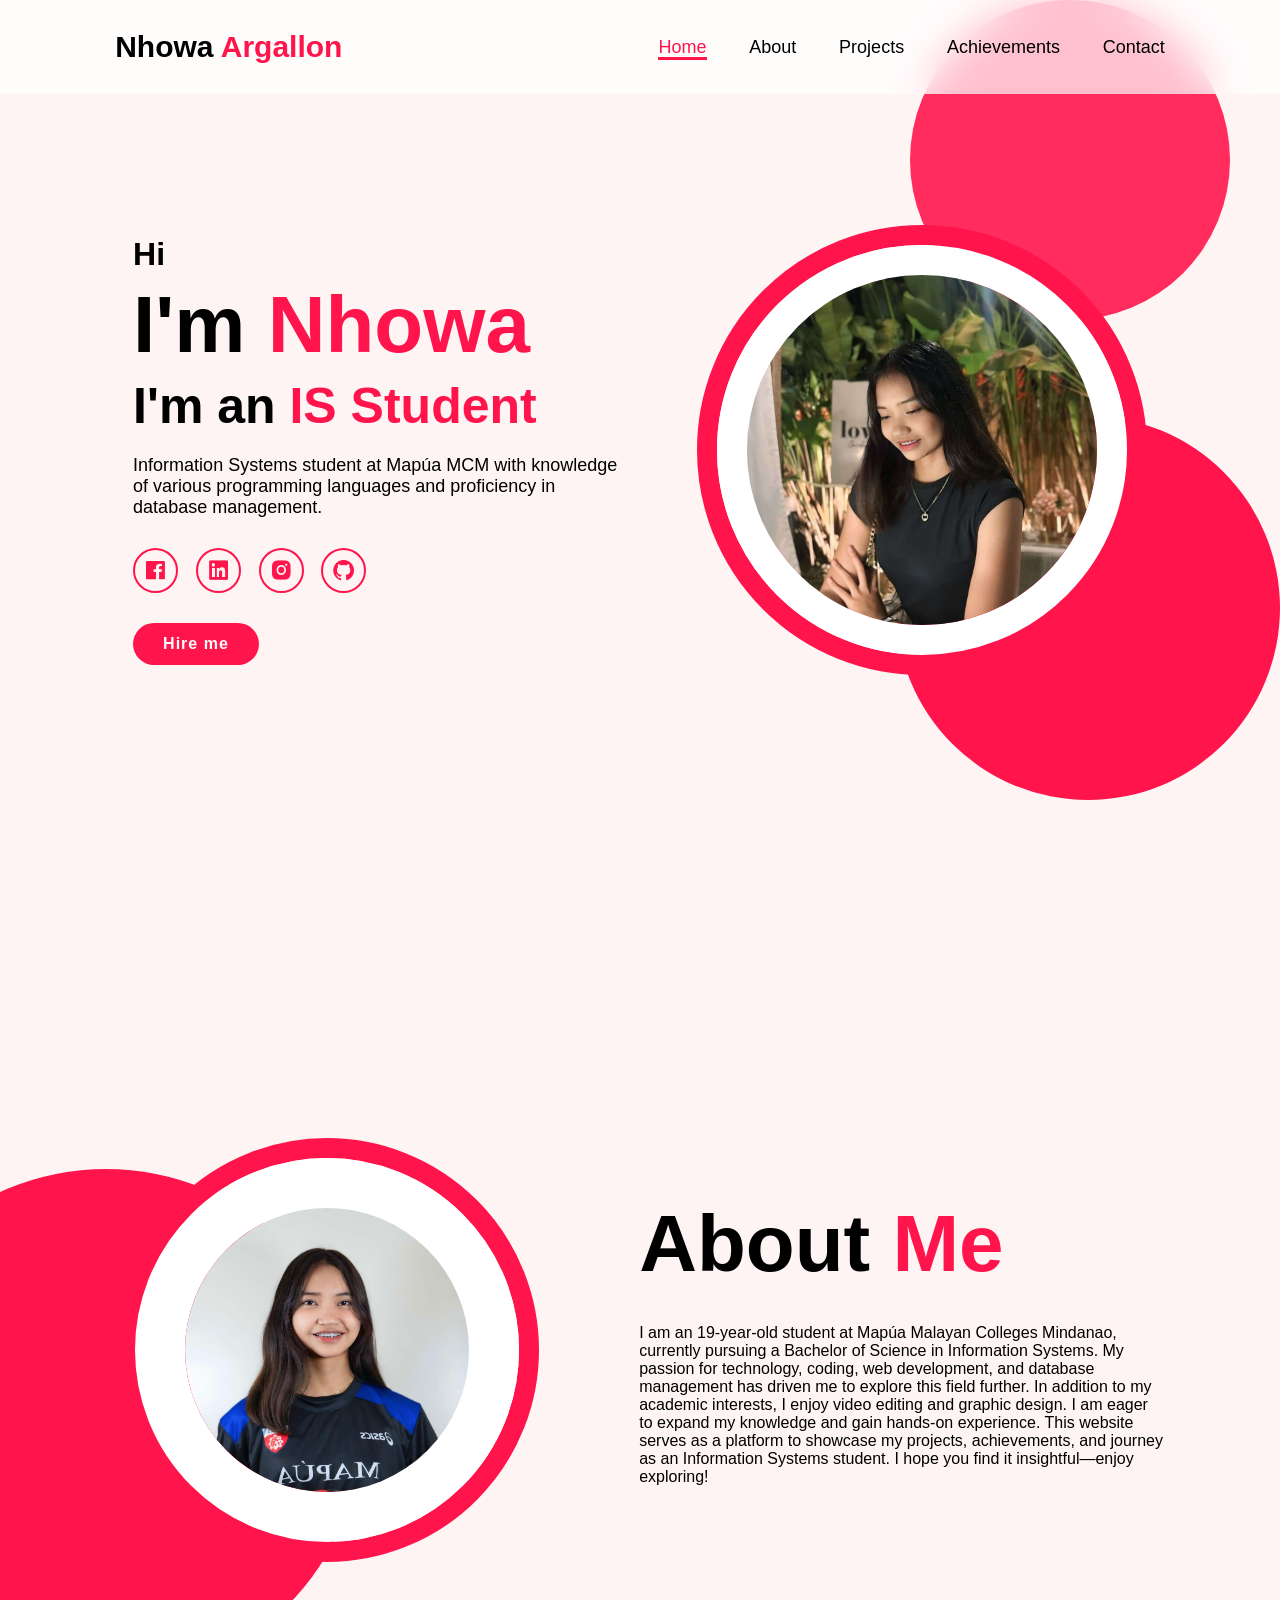
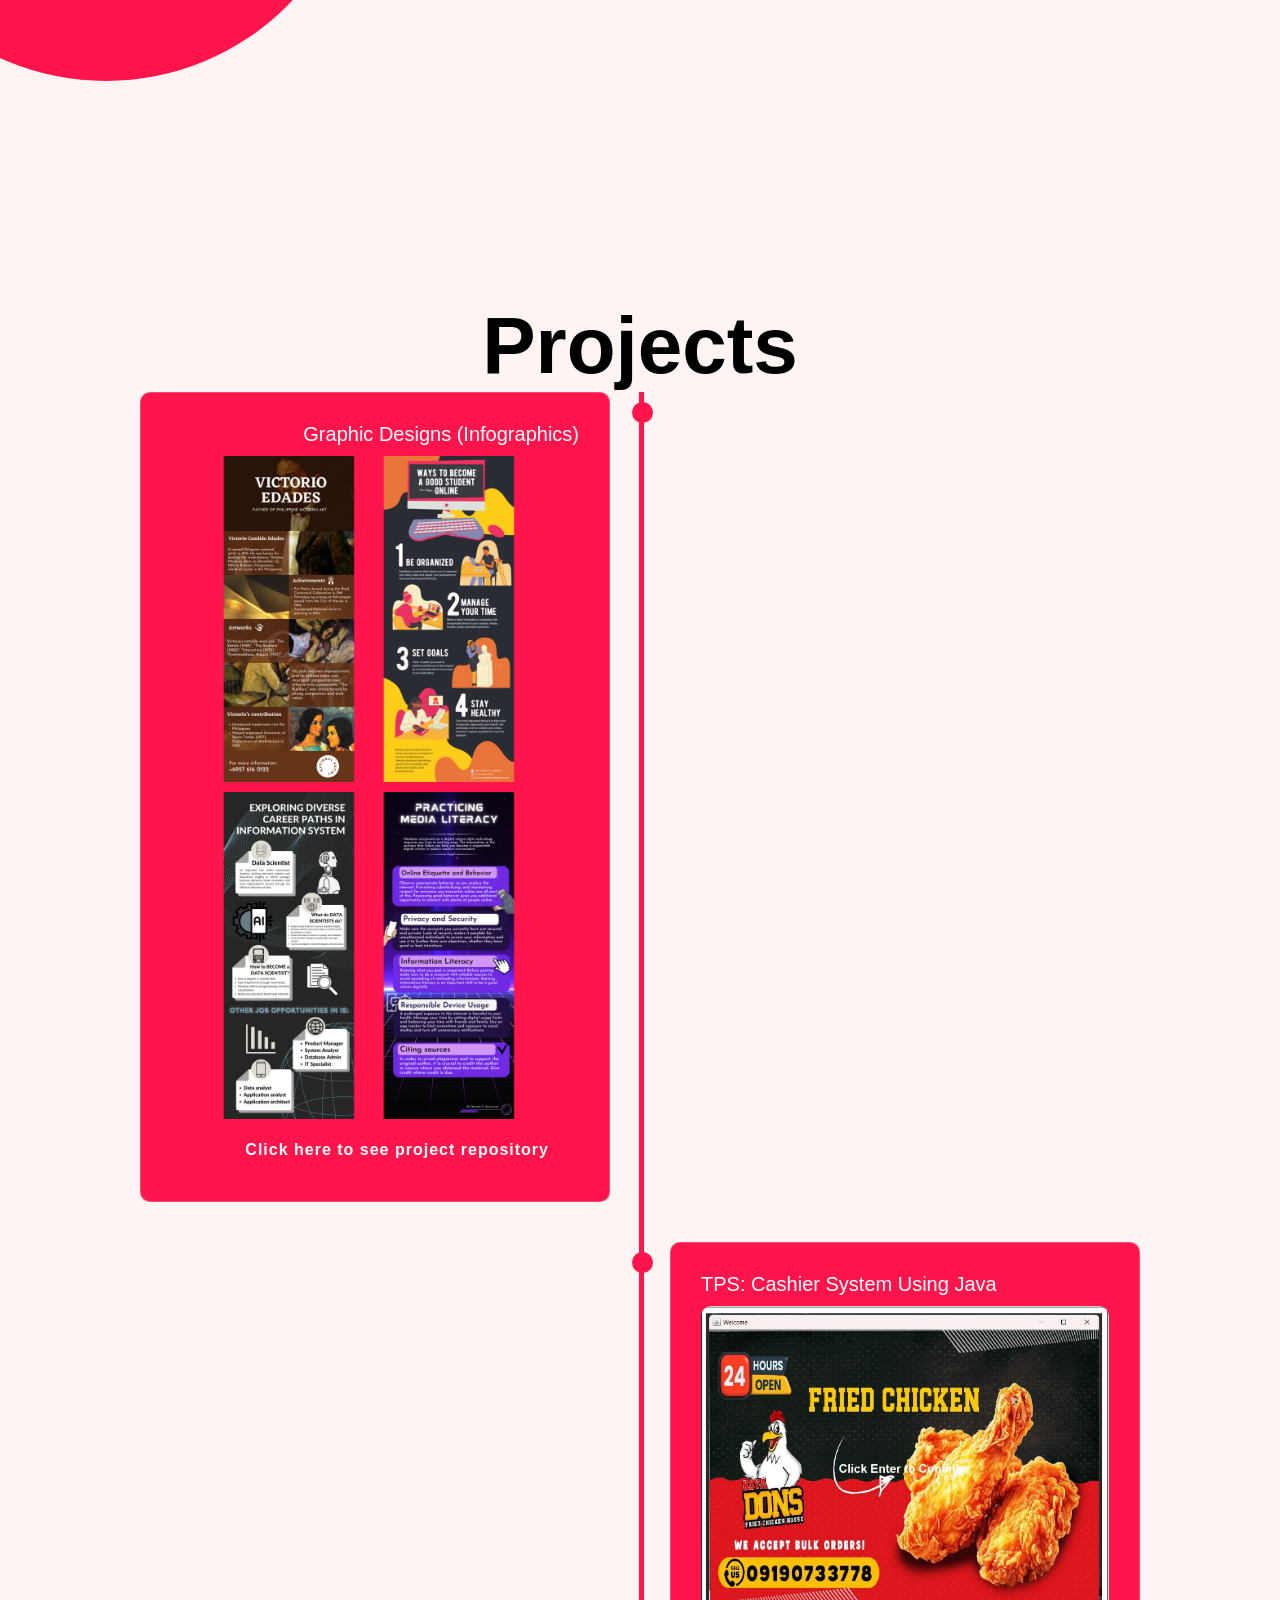
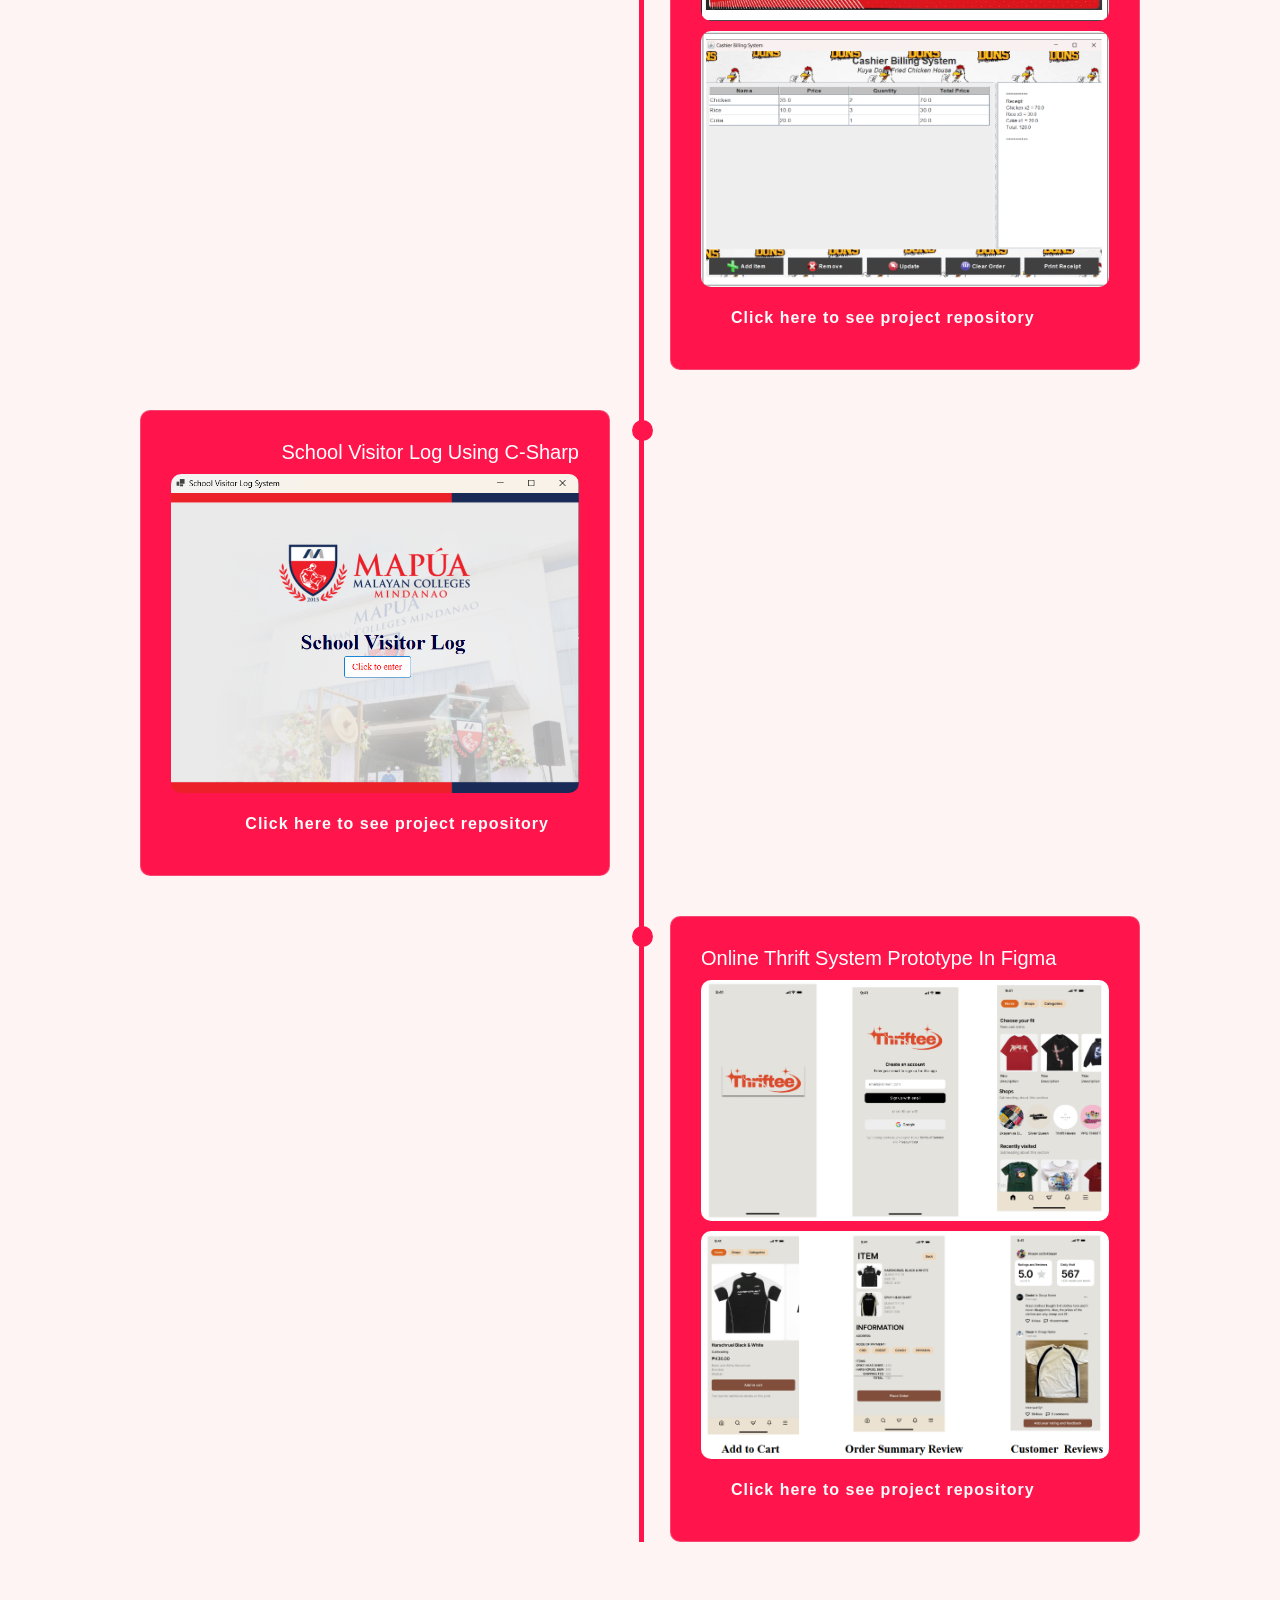
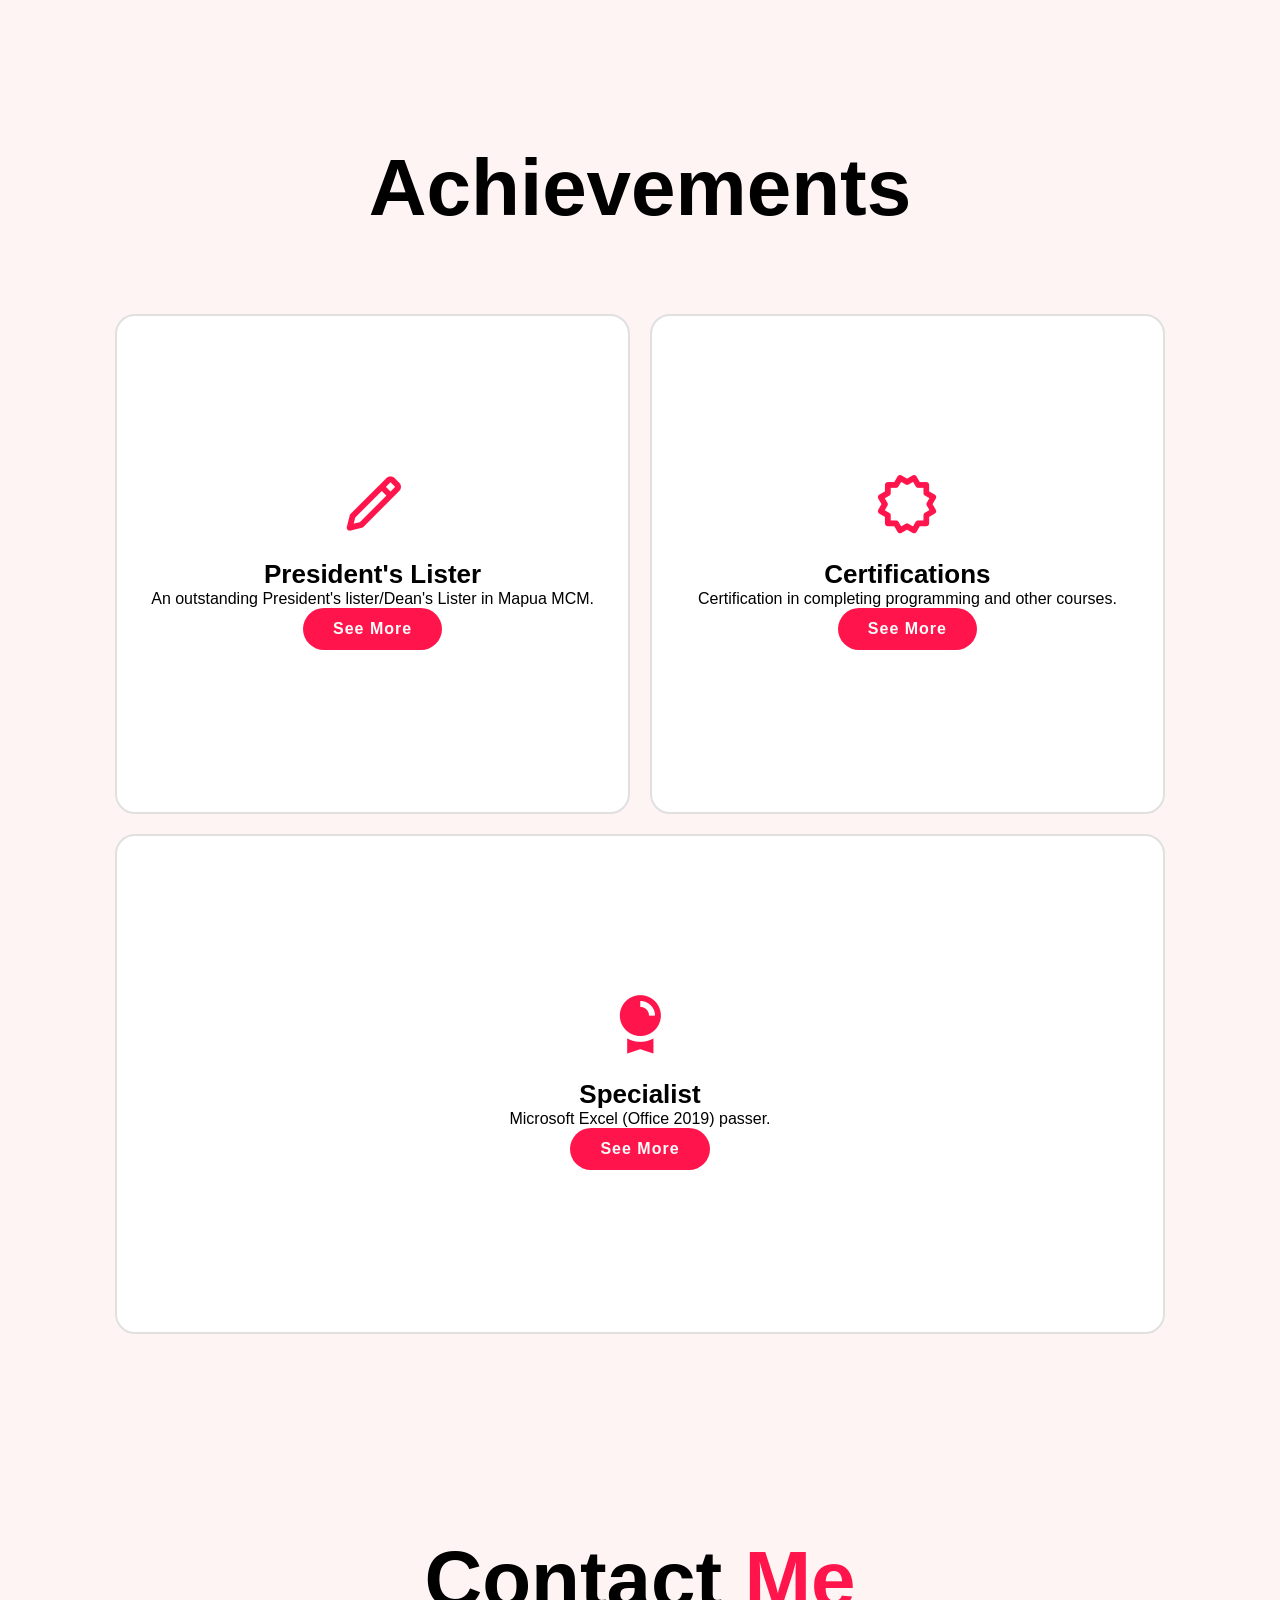
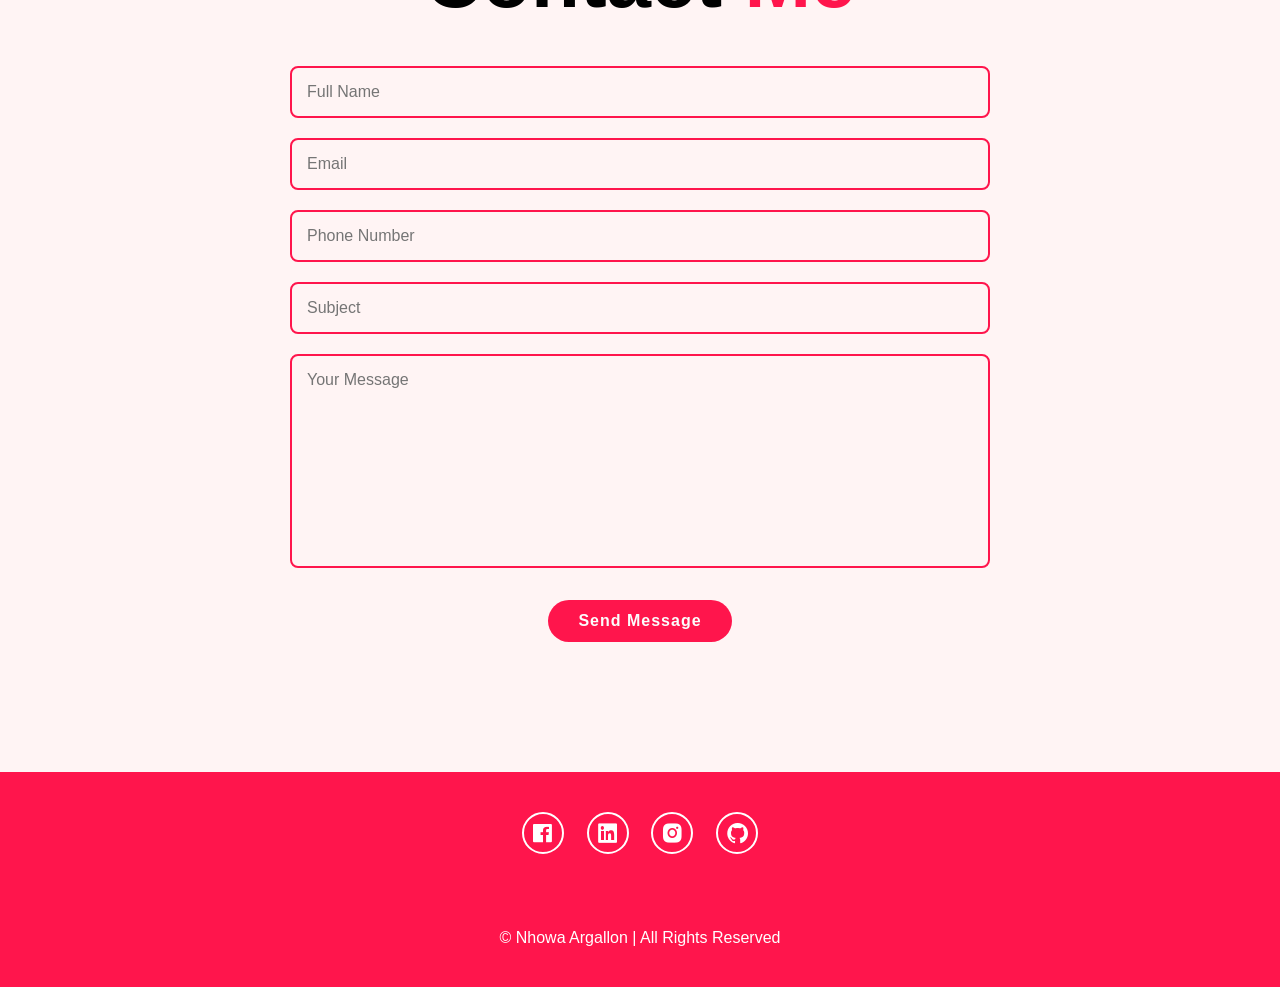
==== index.html @ e3bc452f "Add files via upload" ====
<!DOCTYPE html>
<html lang="en">
<head>
    <meta charset="UTF-8">
    <meta name="viewport" content="width=device-width, initial-scale=1.0">
    <title>Portfolio Website</title>
    <link rel="stylesheet" href="style.css">
    <link href='https://unpkg.com/boxicons@2.1.4/css/boxicons.min.css' rel='stylesheet'>

</head>
<body>

    <header class="header">
        <a href="#home" class="logo">
            Nhowa <span>Argallon</span>
        </a>

        <i class='bx bx-menu' id="menu-icon"></i>

        <nav class="navbar">
            <a href="#home" class="active">Home</a>
            <a href="#about">About</a>
            <a href="#projects">Projects</a>
            <a href="#achievements">Achievements</a>
            <a href="#contact">Contact</a>
        </nav>
    </header>

    <section class="home" id="home">
        <div class="home-circle-1"></div>
        <div class="home-circle-2"></div>

        <div class="home-content">
            <h3>Hi</h3>
            <h1>I'm <span>Nhowa</span></h1>
            <h3 class="text-animation">
                I'm an <span>IS Student</span>
            </h3>
            <p>Information Systems student at Mapúa MCM with knowledge<br>
                of various programming languages 
                and proficiency in <br> database management.</p>

            <div class="social-icons">
                <a href="https://www.facebook.com/nuwahhh127"><i class='bx bxl-facebook-square' ></i></a>
                <a href="https://www.linkedin.com/in/nhowa-argallon-5b6a5827a/"><i class='bx bxl-linkedin-square' ></i></a> 
                <a href="https://l.facebook.com/l.php?u=https%3A%2F%2Fwww.instagram.com%2Fmiiizukage%3Figsh%3DNjlwOTh4ZHdodXM%253D%26utm_source%3Dqr%26fbclid%3DIwZXh0bgNhZW0CMTAAAR1JCrp_jMbnuwkZ4SOFHtkihbKpxj7SoQT2jVAdbZ8T2NQKRwYqYmGlwlw_aem_OsukEv_CwuVo2Q1k8O68kA&h=AT1Wp-OkeGwGj7zfpQP9c8ttTaGIEz6lWbn-GBqWhd8fpgBI1iZDfTVM5cLNm_cawE_Hjl0gWoZTK9W6l4SUBIYJfOdHcMMhNLfX1MCtj6eBEZNA0bfLpj0ZVDlP7WJP3KxPa4g5v0vEMhGpD3hgug"><i class='bx bxl-instagram-alt' ></i></a>
                <a href="https://github.com/nhowaa1"><i class='bx bxl-github'></i></a>
            </div>

            <a href="#" class="btn">Hire me</a>
        </div>
        <div class="home-img">
            <img src="pics/me1.jpg" alt="">
        </div>

    </section>

    <section class="about" id="about">
        <div class="about-circle"></div>

        <div class="about-img">
            <img src="pics/me2.jpg" alt="">           
        </div>

        <div class="about-content">
            <h2 class="heading">About <span>Me</span></h2>
            <h3 class="text-animation">
                <span></span>
            </h3>

            <p>I am an 19-year-old student at Mapúa Malayan Colleges Mindanao, currently pursuing a Bachelor of Science in Information Systems. My passion for technology, coding, web development, and database management has driven me to explore this field further. In addition to my academic interests, I enjoy video editing and graphic design. I am eager to expand my knowledge and gain hands-on experience. This website serves as a platform to showcase my projects, achievements, and journey as an Information Systems student. I hope you find it insightful—enjoy exploring!</p>
        </div>
        
    </section>

    <section class="timeline section" id="projects">
        <h2 class="heading">Projects</h2>
        <div class="timeline-items">

            <div class="timeline-item">
                <div class="timeline-dot"></div>
                <div class="timeline-content">
                    <h3>Graphic Designs (Infographics)</h3>
                    <img src="pics/proj.png" alt="Proj 1">
                    <img src="pics/projj.png" alt="Proj 2">
                    <a href="https://drive.google.com/drive/folders/1yuPD_DnyMiFj1Esbugf_lk7U-QUVheR4?usp=sharing" class="btn">Click here to see project repository</a>
                </div>
            </div>
            <div class="timeline-item">
                <div class="timeline-dot"></div>
                <div class="timeline-content">
                    <h3>TPS: Cashier System using Java</h3>
                    <img src="pics/java_proj.png" alt="Proj 3">
                    <img src="pics/java_proj1.png" alt="Proj 4">
                    <a href="https://malayancollegesmindanaoo365-my.sharepoint.com/:f:/g/personal/nargallon_mcm_edu_ph/Em4vzSWPebxDsvk1-Ftvf1cBcgXauTdypEVxpyHog-DAgQ?e=ikuvQP" class="btn">Click here to see project repository</a>
                </div>
            </div>
            <div class="timeline-item">
                <div class="timeline-dot"></div>
                <div class="timeline-content">
                    <h3>School Visitor Log using C-Sharp</h3>
                    <img src="pics/csharp_proj.png" alt="Proj 5">
                    <a href="https://malayancollegesmindanaoo365-my.sharepoint.com/:f:/g/personal/nargallon_mcm_edu_ph/EuxyxdzXbmVNj4Zwj3m5NqMBCxwGihFv0RK3C57OEvnEvw?e=T2N3ZH" class="btn">Click here to see project repository</a>
                </div>
            </div>
            <div class="timeline-item">
                <div class="timeline-dot"></div>
                <div class="timeline-content">
                    <h3>Online Thrift System prototype in Figma</h3>
                    <img src="pics/figma_proj.png" alt="Proj 6">
                    <img src="pics/figma_proj1.png" alt="Proj 7">
                    <a href="https://www.figma.com/design/2S3UcOTFv2xWXNSWb30lic/HCI?node-id=0-1&p=f&t=F8rZh6IYDfK514Gz-0" class="btn">Click here to see project repository</a>
                </div>
            </div>
        </div>
    </section>
    
    <section class="achievements" id="achievements">

        <h2 class="heading">Achievements</h2>

        <div class="achievements-container">

            <div class="achievements-box">
                <i class='bx bx-pencil'></i>
                <h3>President's Lister</h3>
                <p>An outstanding President's lister/Dean's Lister in Mapua MCM.</p>
                <a href="https://drive.google.com/drive/folders/1_jzOERLDAojzNXKvwDmC5b32qsdIjd-1?usp=sharing" class="btn">See More</a>
            </div>

            <div class="achievements-box">
                <i class='bx bx-certification' ></i>
                <h3>Certifications</h3>
                <p>Certification in completing programming and other courses.</p>
                <a href="https://drive.google.com/drive/folders/1a9EUV3vEM67xCWXlyW-mq1qHbAHxswK0?usp=sharing" class="btn">See More</a>
            </div>

            <div class="achievements-box">
                <i class='bx bxs-award'></i>
                <h3>Specialist</h3>
                <p>Microsoft Excel (Office 2019) passer.</p>
                <a href="https://drive.google.com/drive/folders/1kOvWnMZ7WT0ggKPdphbWavbCSPvtEUxe?usp=sharing" class="btn">See More</a>
            </div>
        </div>
    </section>

    <section class="contact" id="contact">

        <h2 class="heading">Contact <span>Me</span></h2>

        <form action="#">
            <div class="input-box">
                <input type="text" placeholder="Full Name">
                <input type="email"
                placeholder="Email">
            </div>

            <div class="input-box">
                <input type="number" placeholder="Phone Number">
                <input type="text"
                placeholder="Subject">
            </div>

            <textarea name="" id="" cols="30"
            rows="10" placeholder="Your Message"></textarea>
            <input type="submit" value="Send Message"
            class="btn">

        </form>
    </section>

    <footer class="footer">
        <div class="social">
            <a href="https://www.facebook.com/nuwahhh127"><i class='bx bxl-facebook-square' ></i></a>
            <a href="https://www.linkedin.com/in/nhowa-argallon-5b6a5827a/"><i class='bx bxl-linkedin-square' ></i></a> 
            <a href="https://l.facebook.com/l.php?u=https%3A%2F%2Fwww.instagram.com%2Fmiiizukage%3Figsh%3DNjlwOTh4ZHdodXM%253D%26utm_source%3Dqr%26fbclid%3DIwZXh0bgNhZW0CMTAAAR1JCrp_jMbnuwkZ4SOFHtkihbKpxj7SoQT2jVAdbZ8T2NQKRwYqYmGlwlw_aem_OsukEv_CwuVo2Q1k8O68kA&h=AT1Wp-OkeGwGj7zfpQP9c8ttTaGIEz6lWbn-GBqWhd8fpgBI1iZDfTVM5cLNm_cawE_Hjl0gWoZTK9W6l4SUBIYJfOdHcMMhNLfX1MCtj6eBEZNA0bfLpj0ZVDlP7WJP3KxPa4g5v0vEMhGpD3hgug"><i class='bx bxl-instagram-alt' ></i></a>
            <a href="https://github.com/nhowaa1"><i class='bx bxl-github'></i></a>
        </div>
        <p class="copyright">
            © Nhowa Argallon | All Rights Reserved
        </p>
    </footer>



    <script src="script.js"></script>
    
</body>
</html>
---- style.css ----
*{
   margin: 0;
   padding: 0;
   box-sizing: border-box;
   text-decoration: none;
   border: none;
   outline: none;
   scroll-behavior: smooth;
   font-family: "Poppins",
   sans-serif;
}
:root {
   --bg-color: #fcfcfc;
   --bg-color: #fff4f4;
   --text-color: black;
   --main-color: #ff154c;
}
html{
   font-size: 62.5%;
   overflow-x: hidden;
}
body{
   background: var(--bg-color);
   color: var(--text-color);
}
.header{
   position: fixed;
   top: 0;
   left: 0;
   width: 100%;
   padding: 3rem 9%;
   background: rgba(255, 255, 255, 0.7);
   backdrop-filter: blur(20px);
   display: flex;
   align-items: center;
   justify-content: space-between;
   z-index: 100;
}
.logo{
   font-size: 3rem;
   color: var(--text-color);
   font-weight: 800;
   cursor: pointer;
   transition: 0.3s ease;
}
.logo:hover{
   transform: scale(1.1);
}
span{
   color: var(--main-color);
}
.navbar a{
   font-size: 1.8rem;
   color:black;
   margin-left: 4rem;
   transition: 0.3s ease;
   border-bottom: 3px solid transparent;
}
.navbar a:hover,
.navbar a.active{
   color: var(--main-color);
   border-bottom: 3px solid var(--main-color);
}
#menu-icon{
   font-size: 3.6rem;
   color: var(--main-color);
   display: none;
}

section{
   min-height: 100vh;
   padding: 10rem 9% 10rem;
}
.home{
   display: flex;
   justify-content: center;
   align-items: center;
   gap: 8rem;
}
.home-circle-1{
   position: absolute;
   background-color: var(--main-color);
   border-radius: 50%;
   height: 30vw;
   width: 30vw;
   bottom: 10rem;
   right: 0;
   z-index: -1;
}
.home-circle-2{
   position: absolute;
   background-color: #ff2c5d;
   border-radius: 50%;
   width: 25vw;
   height: 25vw;
   margin: 0 auto;
   top: 0;
   right: 50px;
   z-index: -1;

}
.home-content h3{
   font-size: 3.2rem;
   font-weight: 700;
}
.home-content h3:nth-of-type(2){
   margin-bottom: 2rem;
   font-size: 5rem;
}
.home-content h1{
   font-size: 8rem;
   font-weight: 700;
   line-height: 1.3;
}
.home-img{
   display: grid;
   place-items: center;
   border-radius: 50%;
   border: 20px solid var(--main-color);
}
.home-img img{
   position: relative;
   background-color: white;
   border: 30px solid white;
   width: 32vw;
   border-radius: 50%;
   cursor: pointer;
}
.home-content p{
   font-size: 1.8rem;
   font-weight: 500;
   max-width: 650px;
}
.social-icons a{
   display: inline-flex;
   justify-content: center;
   align-items: center;
   width: 4.5rem;
   height: 4.5rem;
   background: transparent;
   font-size: 2.5rem;
   border: 0.2rem solid var(--main-color);
   border-radius: 50%;
   color: var(--main-color);
   margin: 3rem 1.5rem 3rem 0;
   transition: 0.3s ease;
}
.social-icons a:hover{
   color: white;
   transform: scale(1.3) translateY(-5px);
   background-color: var(--main-color);
}
.btn{
   display: inline-block;
   padding: 1rem 2.8rem;
   background: var(--main-color);
   border-radius: 4rem;
   font-size: 1.6rem;
   color: #fcfcfc;
   border: 2px solid transparent;
   letter-spacing: 0.1rem;
   font-weight: 600;
   transition: 0.3s ease;
   cursor: pointer;
}
.btn:hover{
   transform: scale(1.05);
   background: var(--bg-color);
   color: var(--main-color);
   border: 2px solid var(--main-color);
}
.about{
   display: flex;
   align-items: center;
   justify-content: center;
   gap: 10rem;
   background: var(--second-bg-color);
}
.about-circle{
   position:absolute;
   left: -150px;
   margin-top: 15rem;
   height: 40vw;
   width: 40vw;
   border-radius: 50%;
   background-color: var(--main-color);
}
.about-img{
   border-radius: 50%;
   display: grid;
   place-items: center;
   border: 20px solid var(--main-color);
}
.about-img img{
   position: relative;
   width: 30vw;
   border-radius: 50%;
   border: 50px solid white;
   cursor: pointer;
}
.heading{
   text-align: center;
   font-size: 8rem;
}
.about-content h2{
   text-align: left;
   line-height: 1.5;
}
.about-content h3{
   font-size: 2.6rem;
}
.about-content p{
   font-size: 1.6rem;
   margin: 2rem 0 3rem;
}
.timeline-section{
   min-height: 100vh;
   padding: 100px 15px;
   background: var(--bg-color);
}
.timeline-section h2{
   margin-bottom: 5rem;
}
.timeline-items{
   max-width: 1000px;
   margin: auto;
   display: flex;
   flex-wrap: wrap;
   position: relative;
}
.timeline-items::before{
   content: '';
   position:absolute;
   width: 5px;
   height: 100%;
   background-color: var(--main-color);
   left: calc(50% - 1px);
}
.timeline-item{
   margin-bottom: 40px;
   width: 100%;
   position: relative;
}
.timeline-item:last-child{
   margin-bottom: 0;
}
.timeline-item:nth-child(odd){
   padding-right: calc(50% + 30px);
   text-align: right;
}
.timeline-item:nth-child(even){
   padding-left: calc(50% + 30px);
}
.timeline-dot{
   height: 21px;
   width: 21px;
   background-color: var(--main-color);
   position: absolute;
   left: calc(50% - 8px);
   border-radius: 50%;
   top: 10px;
}
.timeline-date{
   font-size: 20px;
   font-weight: 800;
   color: white;
   margin: 6px 0 15px;
}
.timeline-content{
   background-color: var(--main-color);
   backdrop-filter: blur(20px);
   border: 1px solid rgba(224, 224, 224, 0.25);
   padding:30px;
   border-radius: 1em;
   cursor: pointer;
   transition: 0.3s ease;
}
.timeline-content:hover{
   transform: scale(1.05);
}
.timeline-content h3{
   font-size: 20px;
   color: white;
   margin: 0 0 10px;
   text-transform: capitalize;
   font-weight: 500;
}
.timeline-content img {
   width: 100%; /* Makes images responsive */
   max-width: 600px; /* Adjust as needed */
   display: block;
   margin: 10px auto; /* Centers the images */
   border-radius: 10px; /* Optional: Adds rounded corners */
}



.achievements h2{
   margin-bottom:8rem;
}
.achievements-container{
   display: flex;
   align-items: center;
   justify-content: center;
   flex-wrap: wrap;
   gap: 2rem;
}
.achievements-container .achievements-box{
   flex: 1 1 40rem;
   display: flex;
   flex-direction: column;
   align-items: center;
   justify-content: center;
   background: white;
   padding: 3rem 2rem 4rem;
   height: 500px;
   border-radius: 2rem;
   text-align: center;
   border: 0.2rem solid rgb(224, 224, 224);
   cursor: pointer;
   transition: 0.4s ease;
}
.achievements-container .achievements-box:hover{
   border-color: var(--main-color);
   transform: scale(1.02);
   background-color: white;
   color:black; 
}
.achievements-box i{
   font-size: 7rem;
   margin-bottom:2rem;
   color: var(--main-color);
}
.achievements-box h3{
   font-size: 2.6rem;
}
.achievements-box p{
   font-size: 1.6rem;
   margin: 1 rem 0 3rem;
}
::-webkit-scrollbar{
   width: 15px;
}
::-webkit-scrollbar-thumb{
   background-color: var(--main-color);
}
::-webkit-scrollbar-track{
   background: white;
   width: 50px;
}
.contact{
   background-color: var(--second-bg-color);
}
.contact h2{
   margin-bottom: 3rem;
}
.contact form{
   max-width: 70rem;
   margin: 1rem auto;
   text-align: center;
   margin-bottom: 3rem;
}

.contact form .input-box{
   display: flex;
   justify-content: center;
   flex-wrap: wrap;
}
.contact form .input-box input,
.contact form textarea{
   width: 100%;
   padding: 1.5rem;
   font-size: 1.6rem;
   color: var(--text-color);
   background: var(--bg-color);
   border-radius: 0.8rem;
   border: 2px solid var(--main-color);
   margin: 1rem 0;
   resize: none;
}
.contact form .btn{
   margin-top: 2rem;
}
.footer{
   position: relative;
   bottom: 0;
   width: 100%;
   padding: 40px 0;
   background-color: var(--main-color);
}
.footer .social{
   text-align: center;
   padding-bottom: 25px;
   color: white;
}
.footer .social a{
   font-size: 25px;
   color: white;
   border: 2px solid white;
   width: 42px;
   height: 42px;
   line-height: 42px;
   display: inline-block;
   text-align: center;
   border-radius: 50%;
   margin: 0 10px;
   transition: 0.3s ease-in-out;
}
.footer .social a:hover{
   transform: scale(1.2)translate(-10px);
   background-color: white;
   color: var(--main-color);
}
.footer ul{
   margin-top: 0;
   padding: 0;
   font-size: 18px;
   line-height: 1.6;
   margin-bottom: 0;
   text-align: center;
}
.footer ul li a{
   color: white;
   border-bottom: 3px solid transparent;
   transition: 0.3s ease;
}
.footer ul li a:hover{
   border-bottom: 3px solid white;
}
.footer ul li{
   display: inline-block;
   padding: 0 15px;
}
.footer .copyright{
   margin-top: 50px;
   text-align: center;
   font-size: 16px;
   color: white;
}
@media(max-width:1200px){
   html{
      font-size: 55%;
   }
   .home-circle-1{
      bottom: 5rem;
      width: 35vw;
      height: 35vw;
   }
   .home-circle-2{
      top: 5rem;
      width: 30vw;
      height: 30vw;
   }
}
@media(max-width:991px){
   header{
      padding: 2rem 3%;
   }
   section{
      padding: 10rem 3% 2rem;
   }
   .achievements{
      padding-bottom: 7rem;
   }
   .footer{
      padding: 2rem 3%;
   }
}
@media(max-width:895px){
   #menu-icon{
      display: block;
   }
   .navbar{
      position: absolute;
      top: 100;
      right: 0;
      width: 50%;
      padding: 1rem 3%;
      background: white;
      border-left: 2px solid var(--main-color);
      border-bottom: 2px solid var(--main-color);
      border-bottom-left-radius: 2rem;
      display:none;
   }
   .navbar.active{
      display: block;
   }
   .navbar a{
      display: block;
      color: black;
      font-size: 2rem;
      margin: 3rem 0;
   }
   .navbar a:hover{
      color: black;
   }
   .home{
      flex-direction: column-reverse;
      margin: 5rem 4rem;
   }
   .home-circle-1{
      width: 45vw;
      height: 45vw;
      top: 50rem;
   }
   .home-circle-2{
      width: 55vw;
      height: 55vw;
      top: 10rem;
   }
   .home-img{
      display: grid;
      border: none;
      border-radius: 50%;
   }
   .home-content h3{
      font-size: 2.6rem;
   }
   .home-circle-1 h1{
      font-size: 5rem;
   }
   .home-img img{
      width: 70vw;
      margin-top: 4rem;
      border: 25px solid var(--main-color);
   }
   .about{
      flex-direction: column-reverse;
   }
   .about-circle{
      height:50vw;
      width: 50vw;
   }
   .about-content{
      margin: 1rem 4rem;
   }
   .about-img{
      border: none;
   }
   .about img{
      width: 70vw;
      margin-top: 1rem;
      border: none;
      margin-bottom: 3rem;
      border: 25px solid #ff2c5d;
   }
   .services h2{
      margin-bottom: 3rem;
   }
   .timeline-items::before{
      left: 7px;
   }
   .timeline-item:nth-child(odd){
      padding-right: 0;
      text-align: left;
   }
   .timeline-item:nth-child(odd),
   .timeline-item:nth-child(even){
      padding-left: 37px;
   }
   .timeline-dot{
      left:0;
   }
}
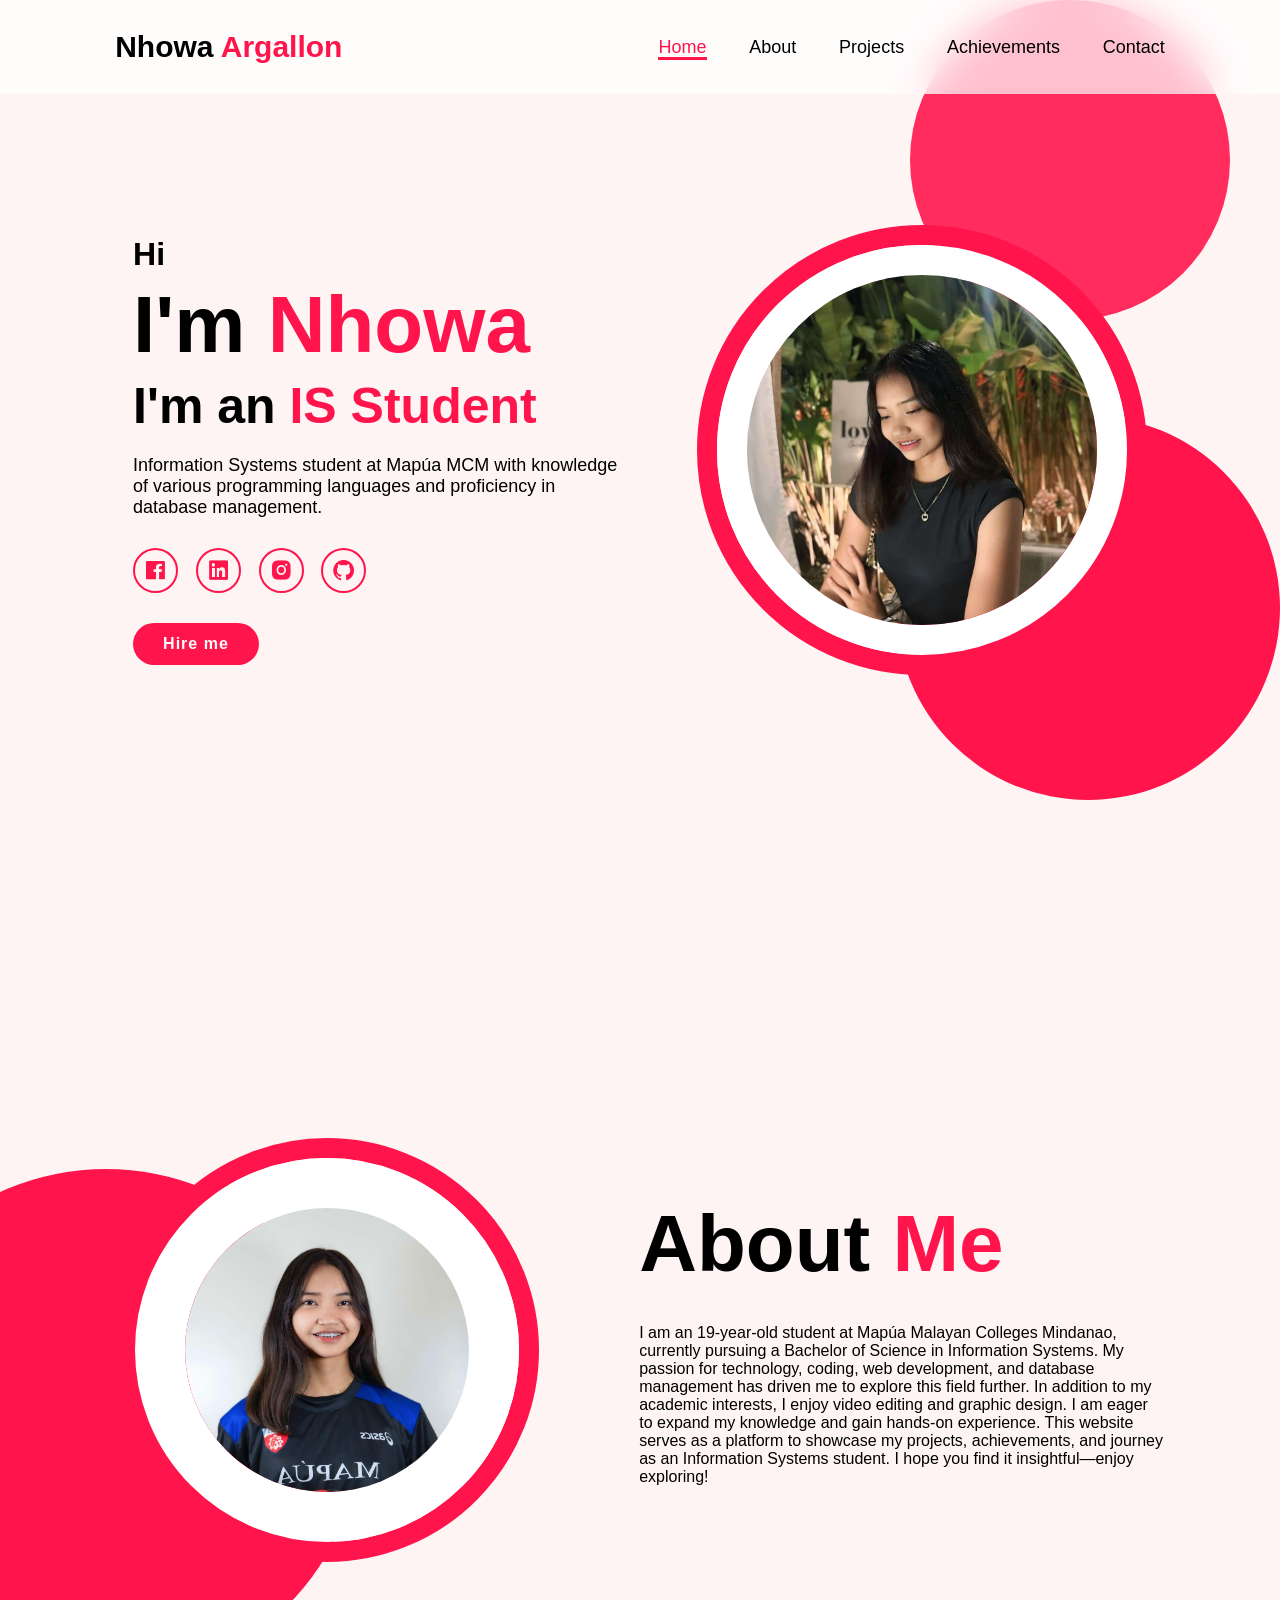
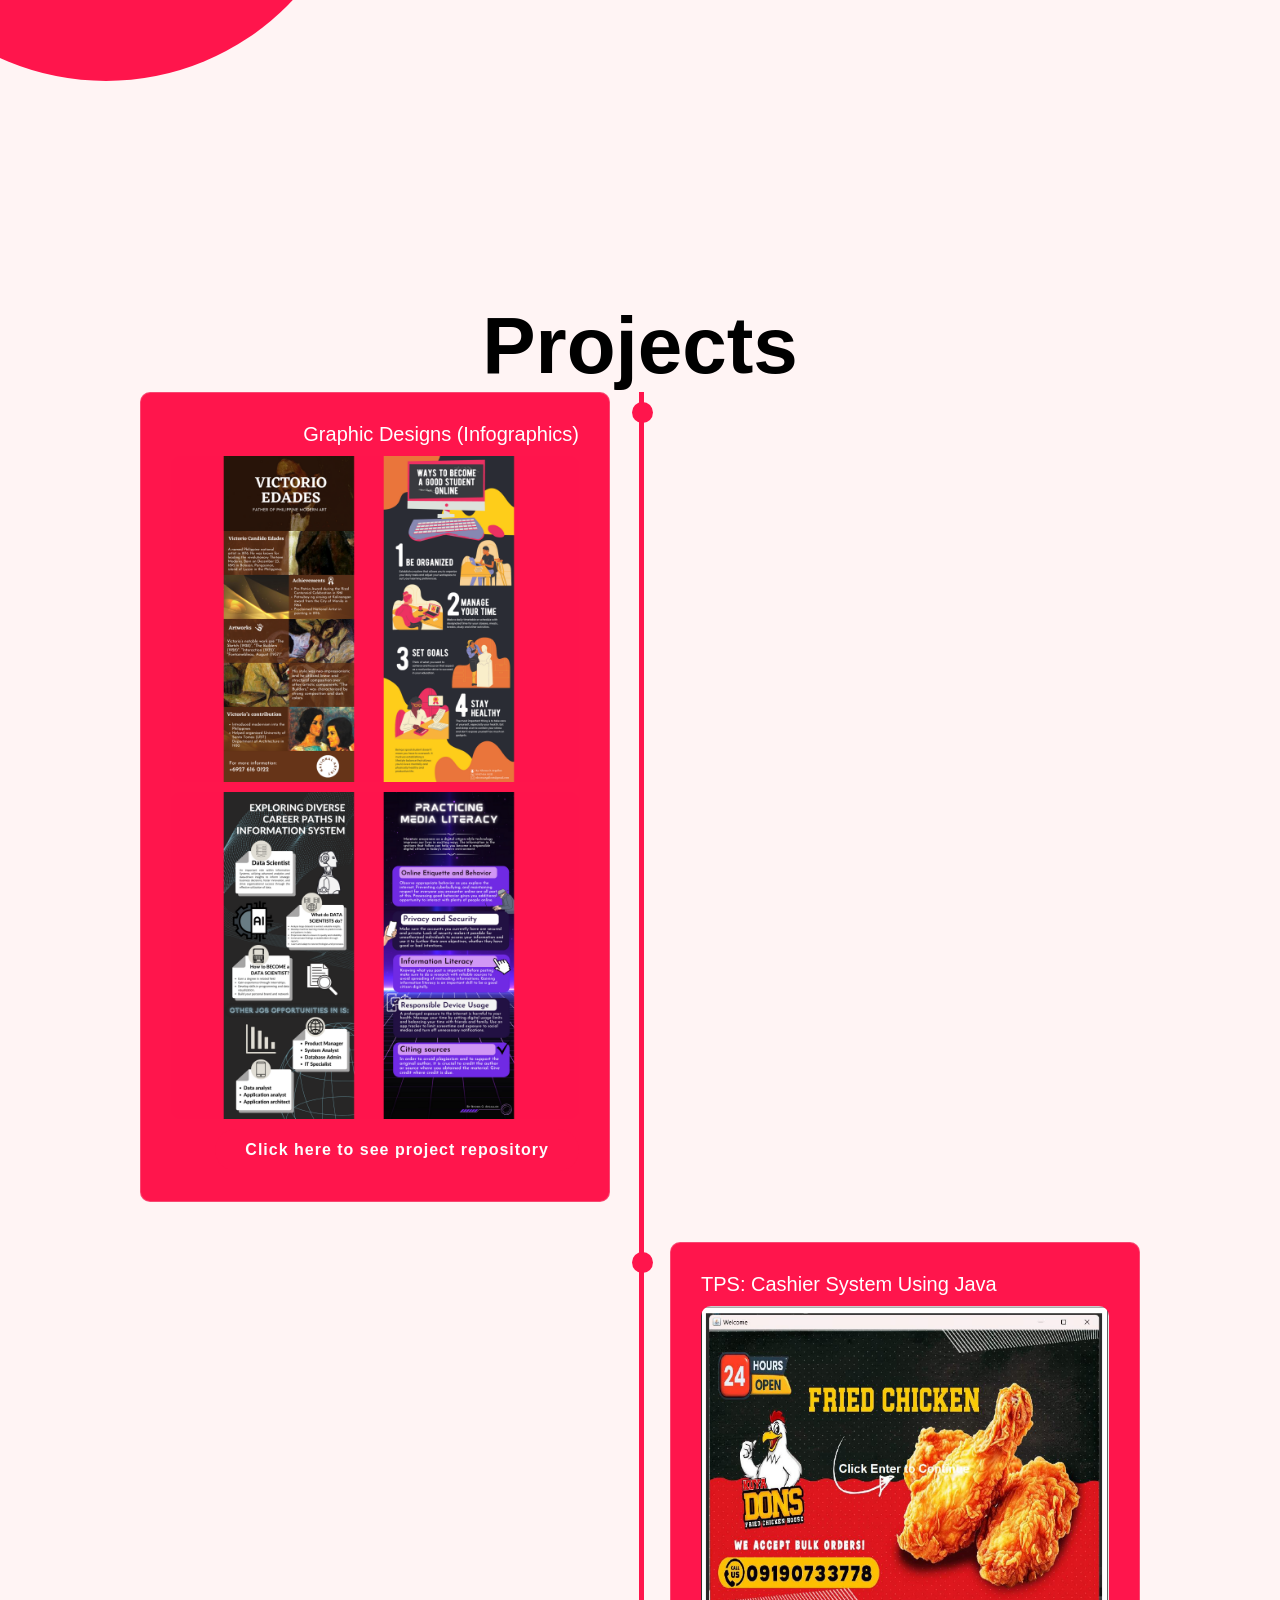
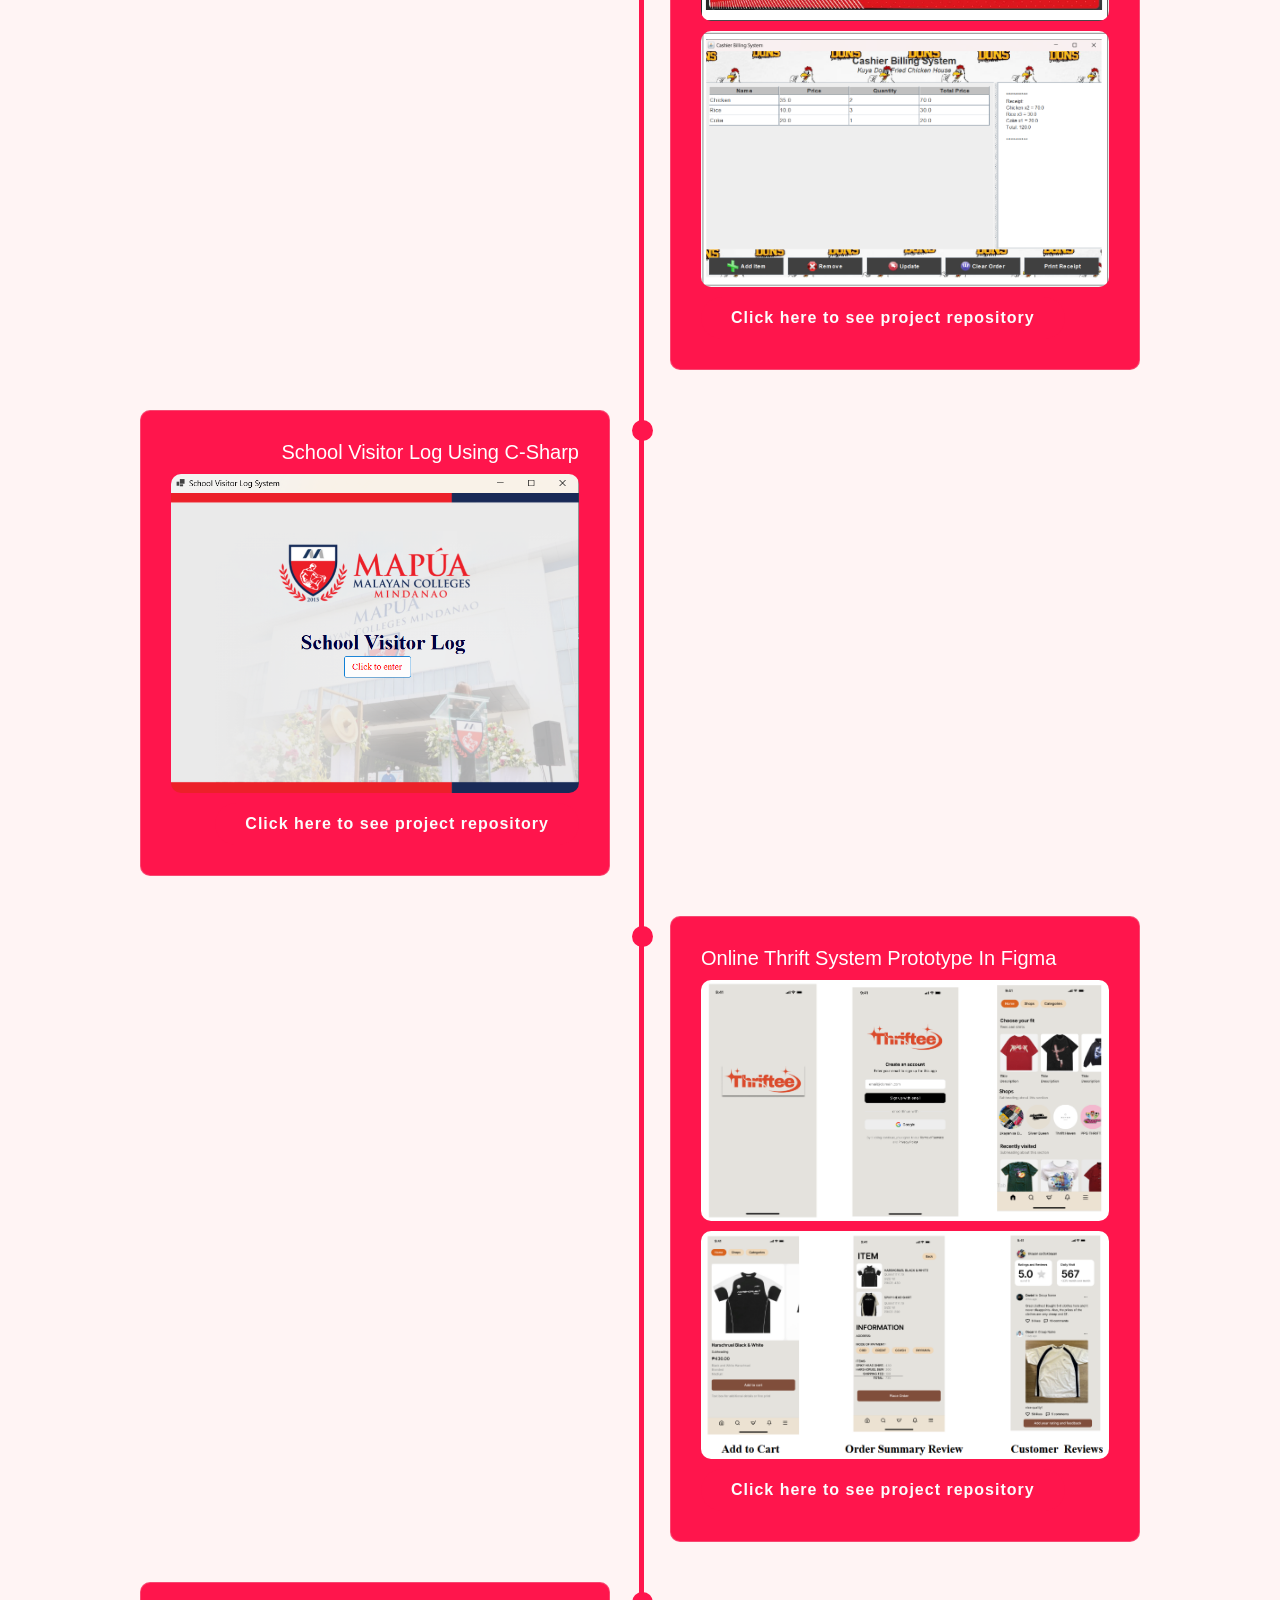
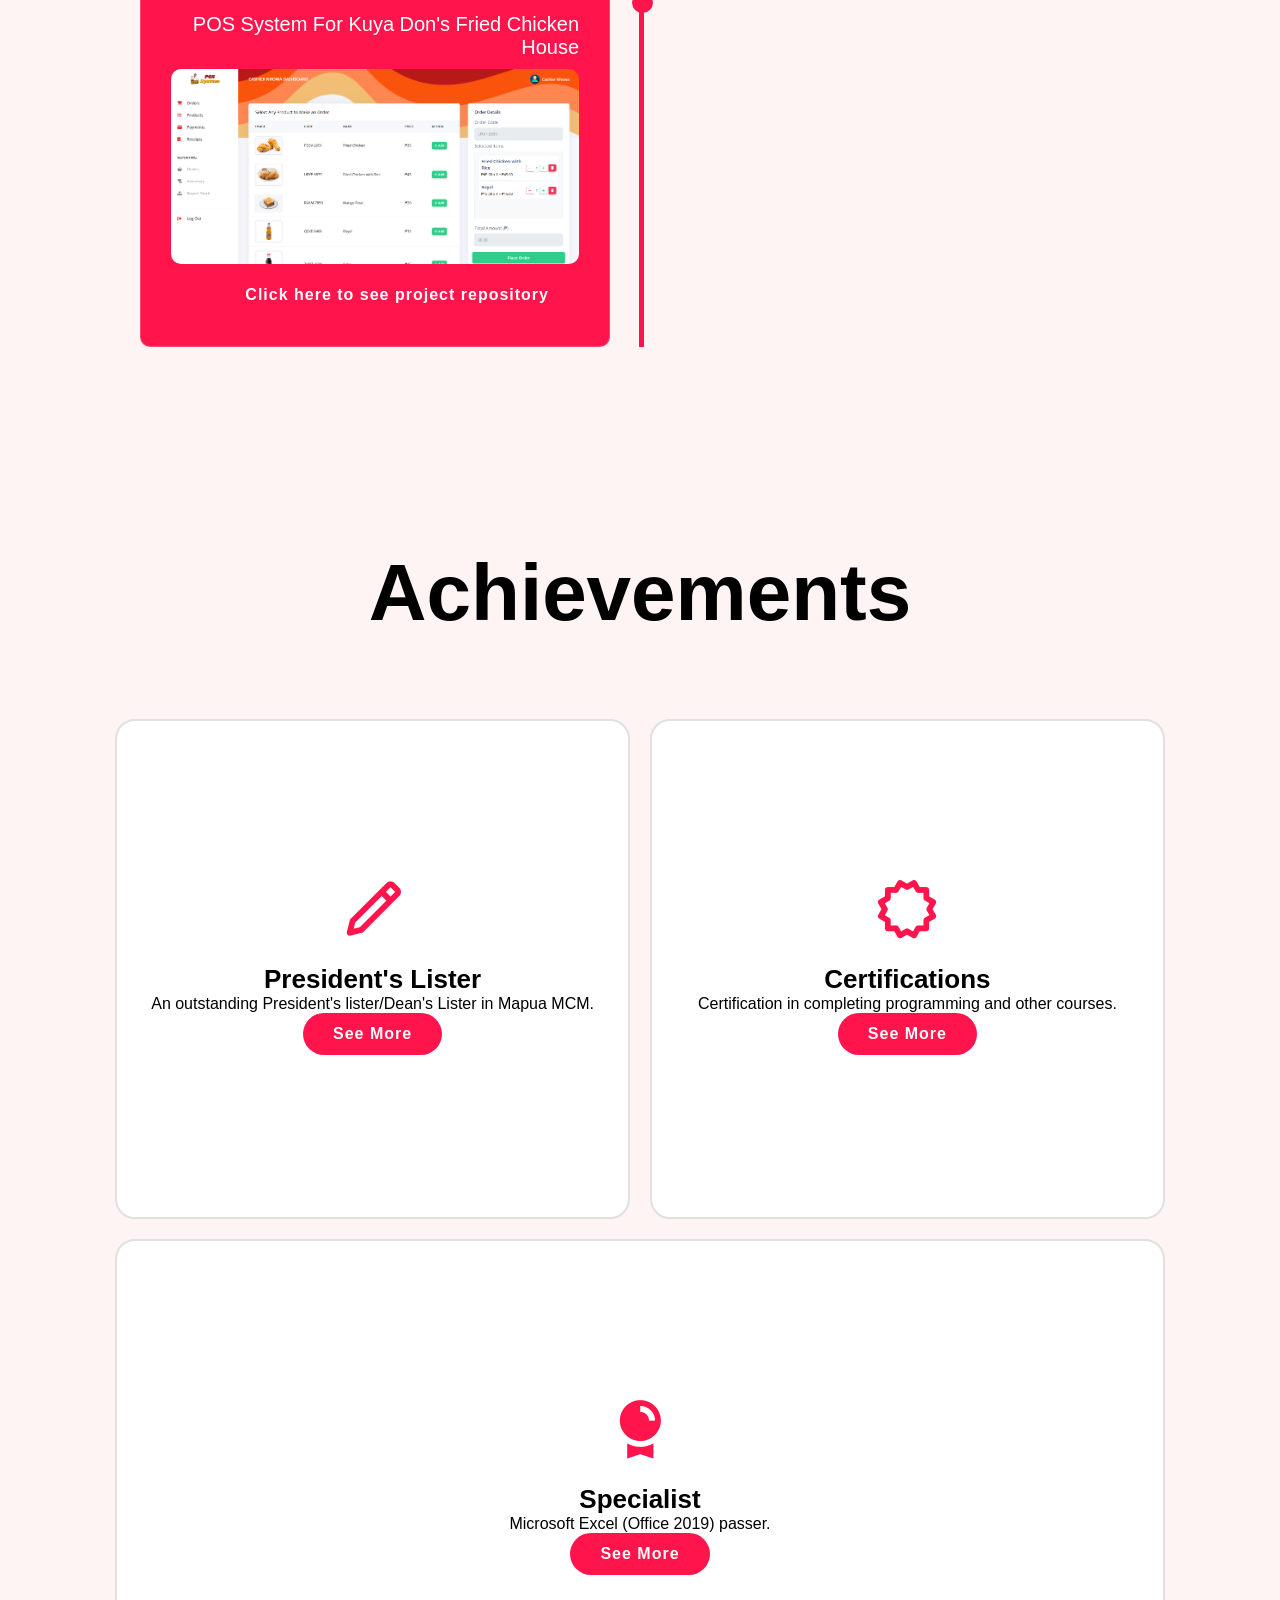
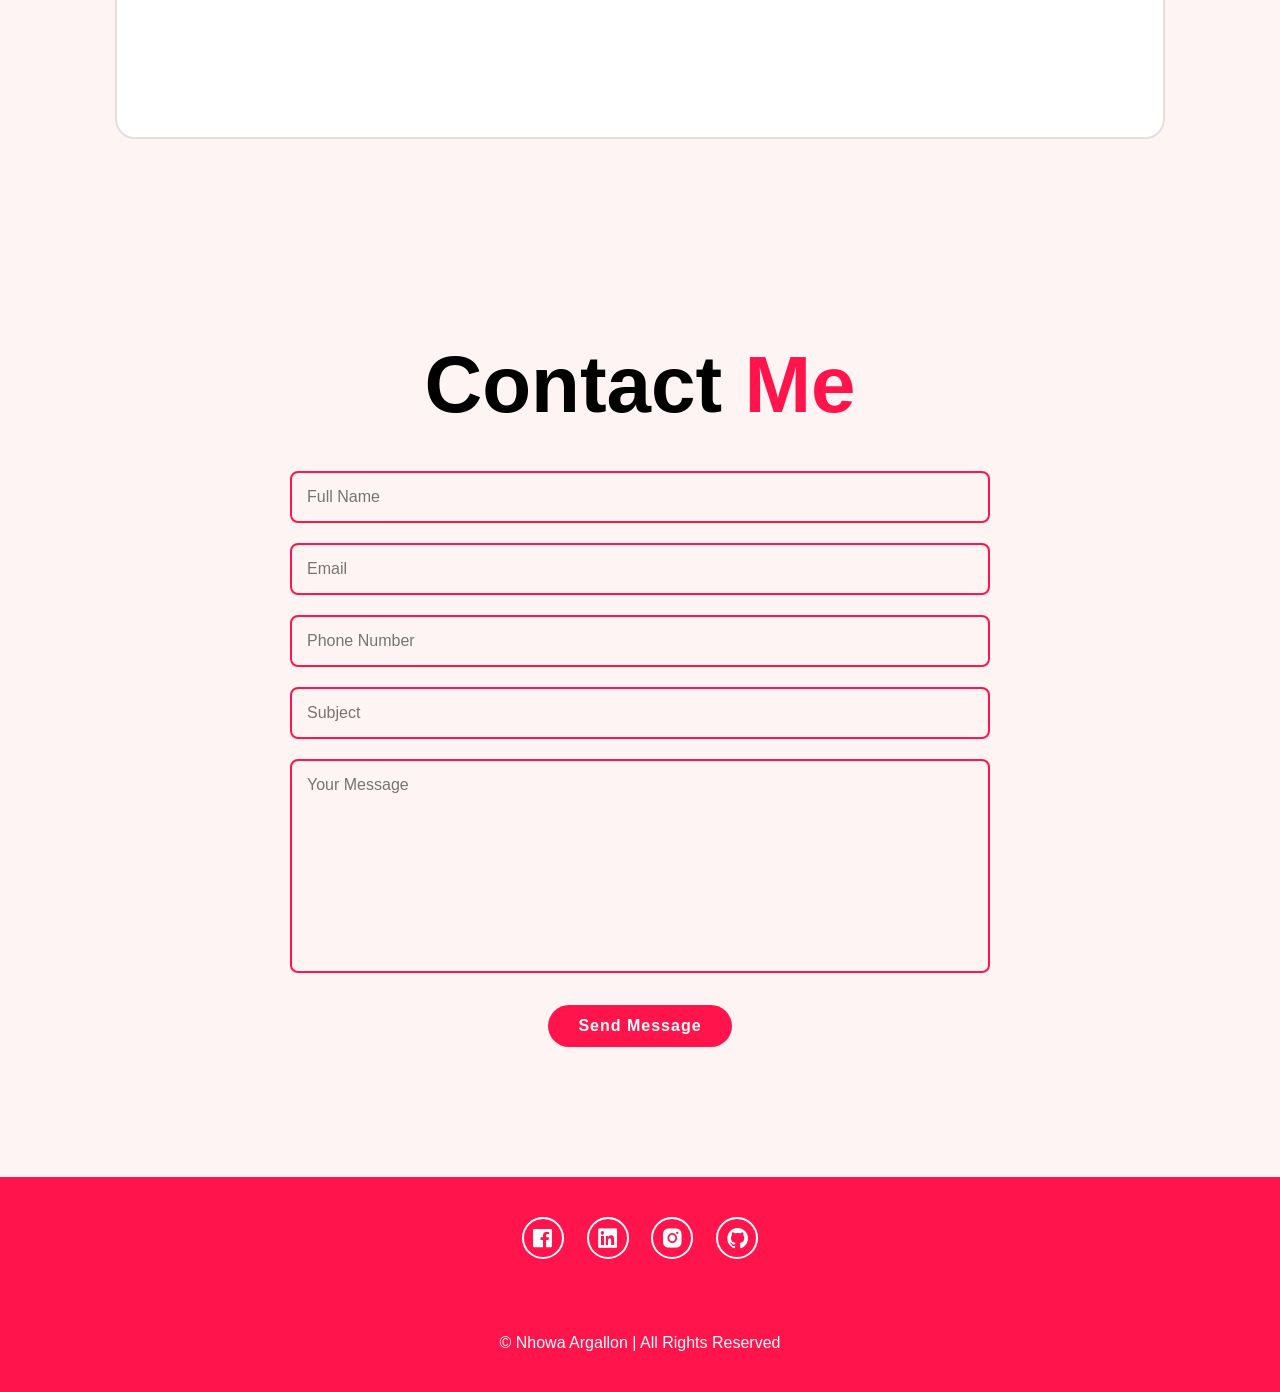
==== commit 25a4188b: "Add files via upload" ====
--- a/index.html
+++ b/index.html
@@ -112,6 +112,15 @@
                     <a href="https://www.figma.com/design/2S3UcOTFv2xWXNSWb30lic/HCI?node-id=0-1&p=f&t=F8rZh6IYDfK514Gz-0" class="btn">Click here to see project repository</a>
                 </div>
             </div>
+             <div class="timeline-item">
+            <div class="timeline-dot"></div>
+            <div class="timeline-content">
+                <h3>POS System for Kuya Don's Fried Chicken House</h3>
+                <img src="pics/kuya_dons.png" alt="POS Project">
+                <a href="https://github.com/nhowaa1/kuyadonspos.git" class="btn">Click here to see project repository</a>
+            </div>
+        </div>
+
         </div>
     </section>
     
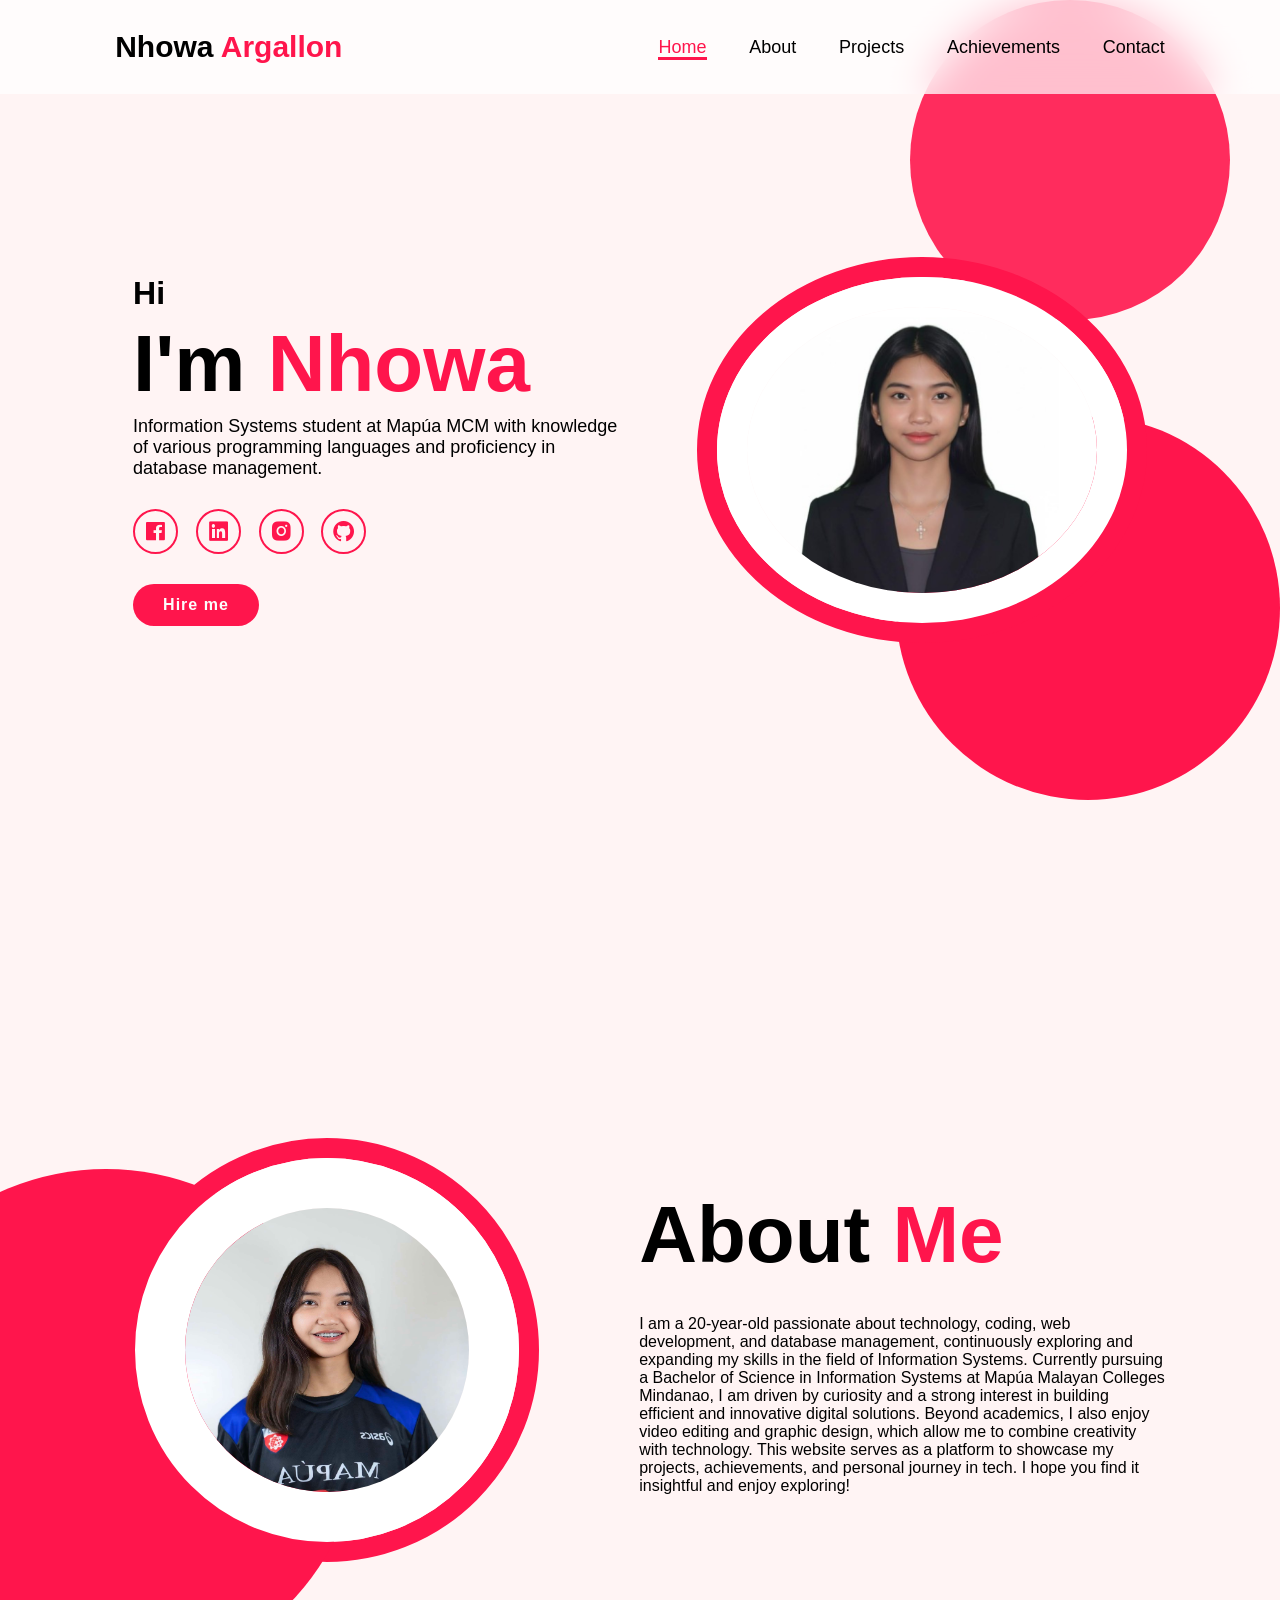
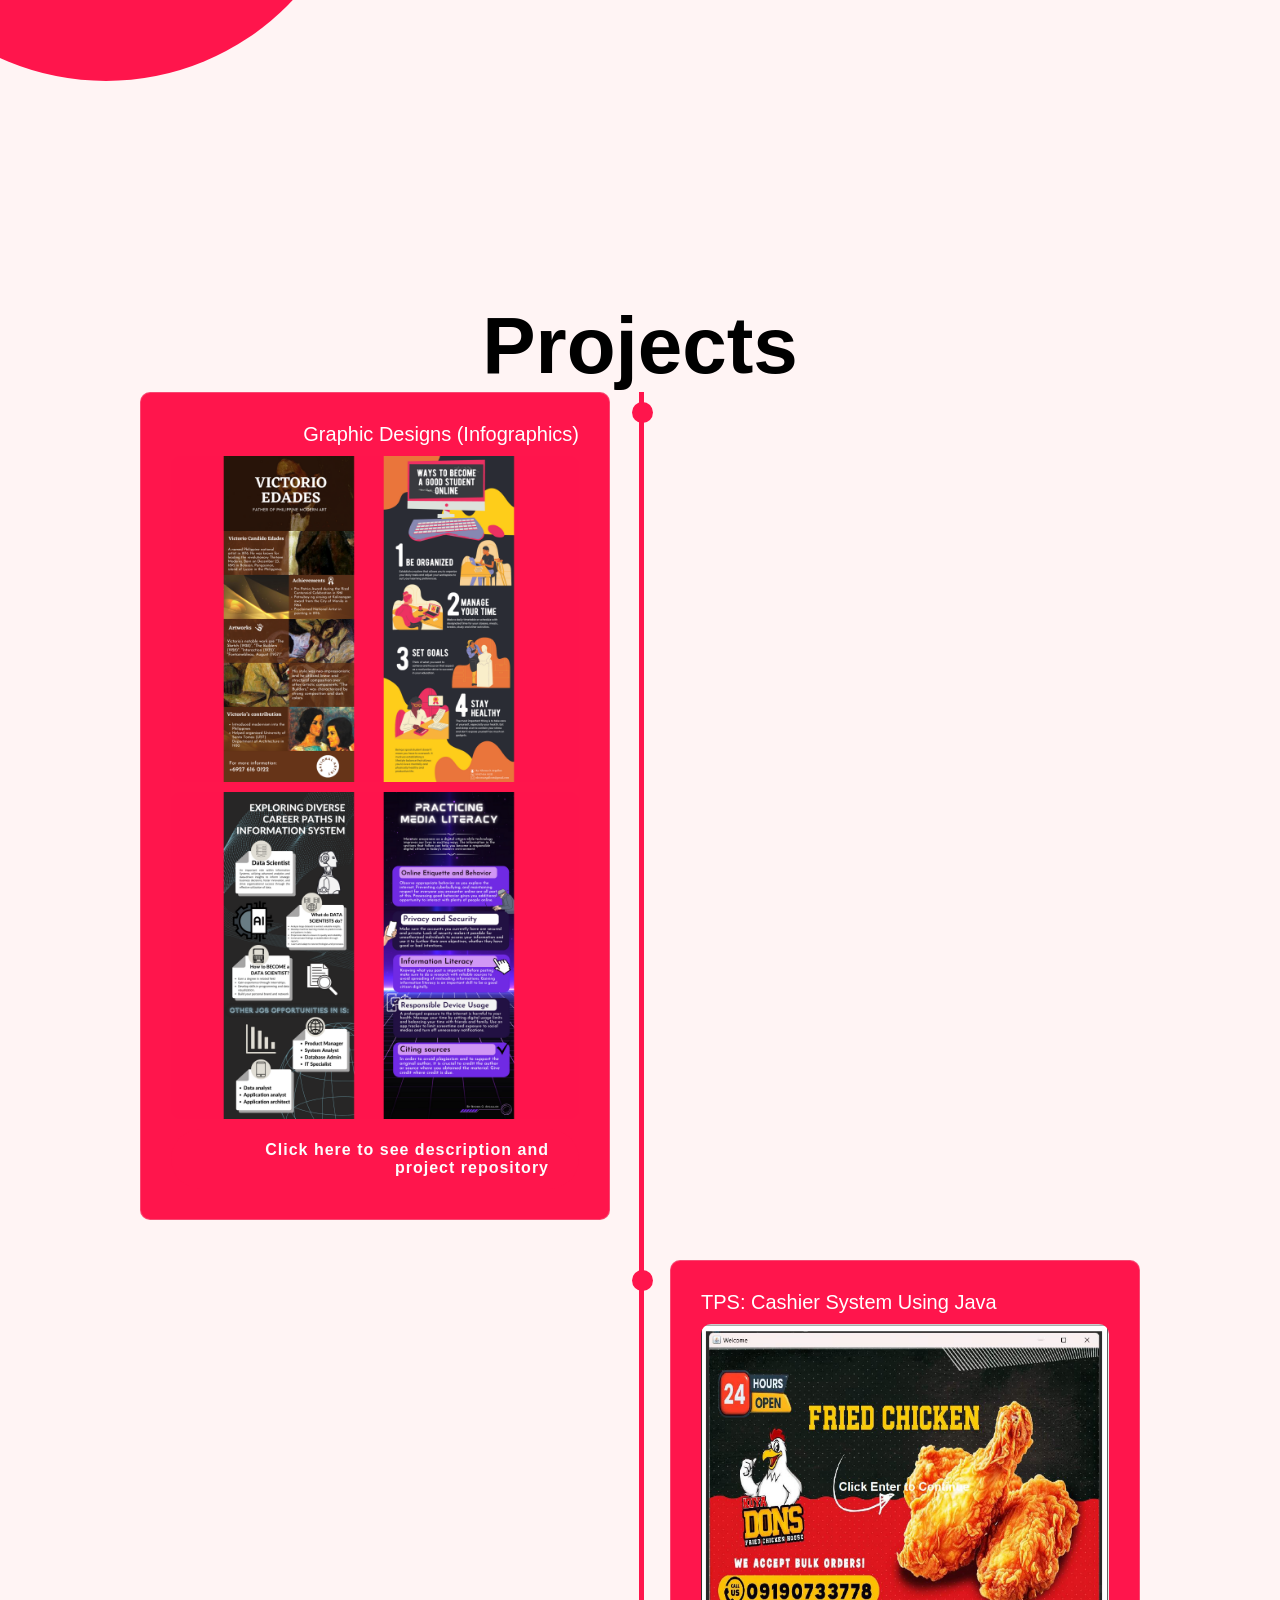
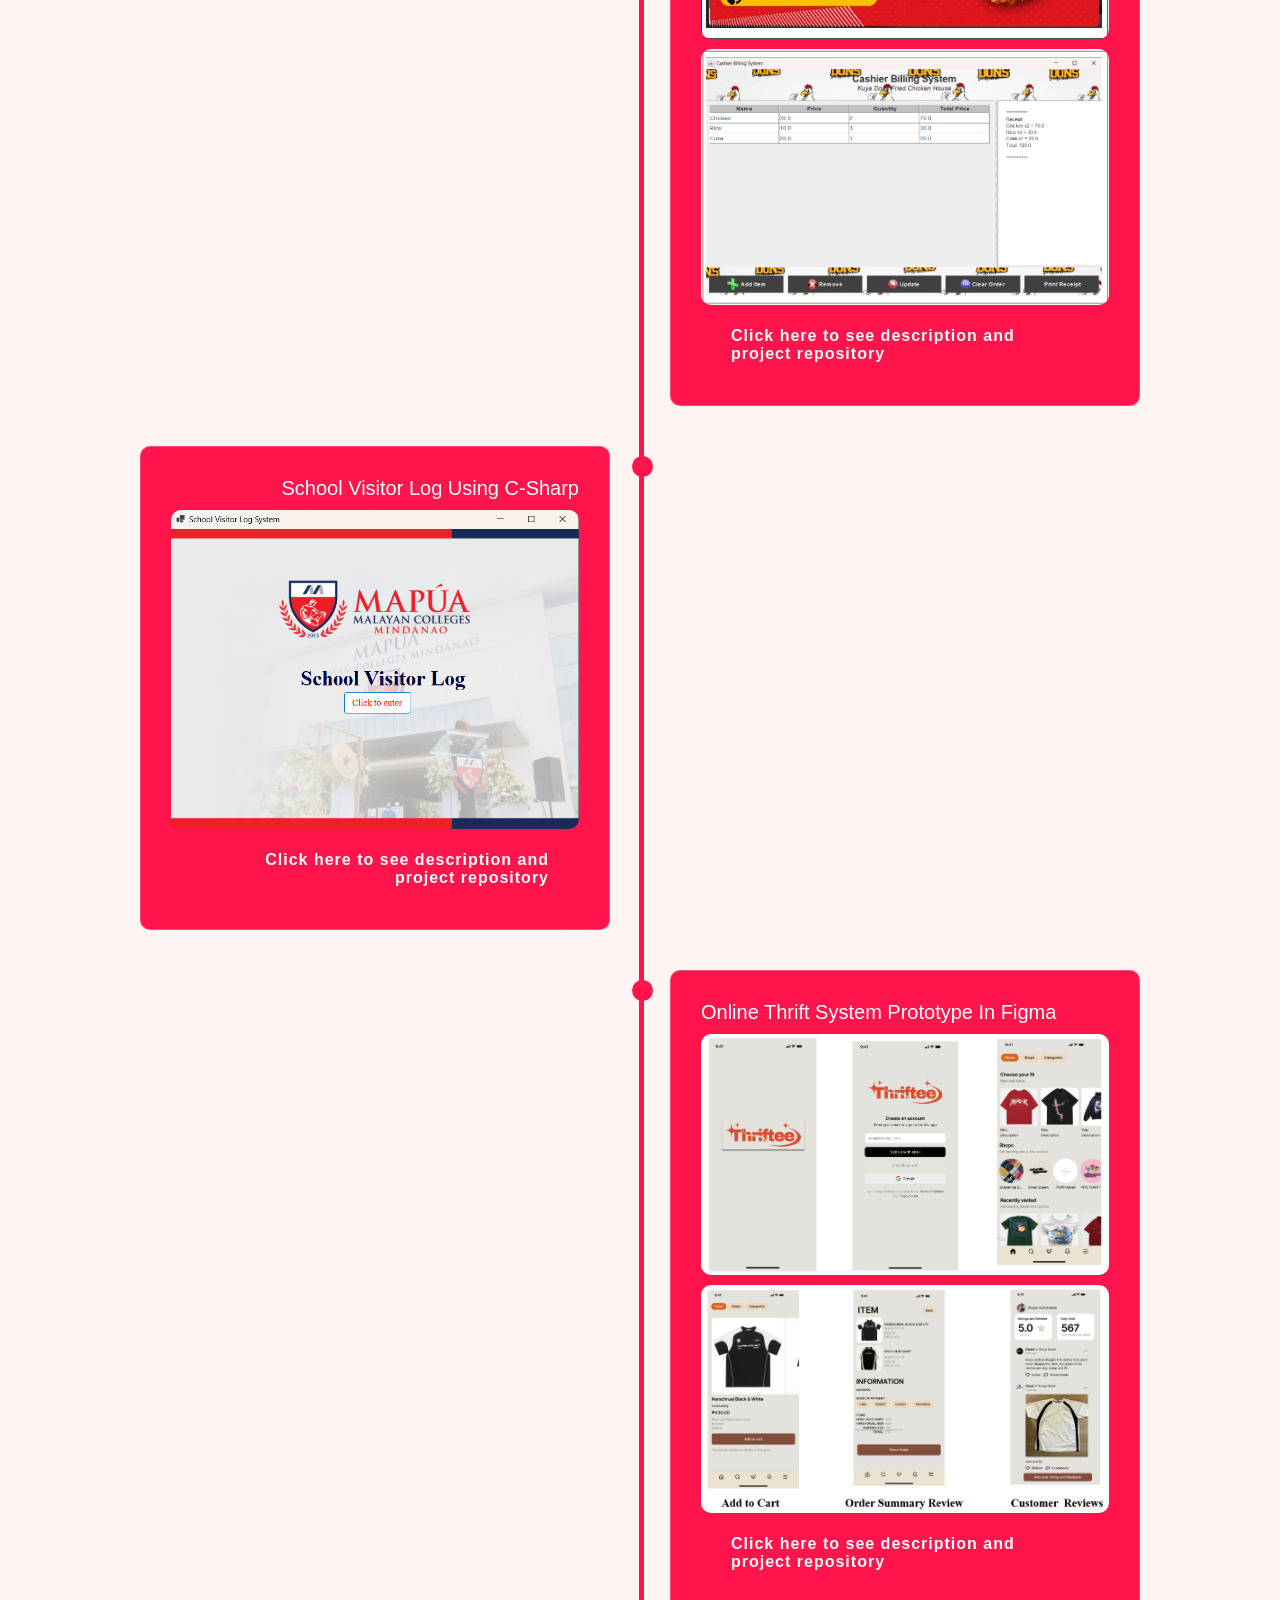
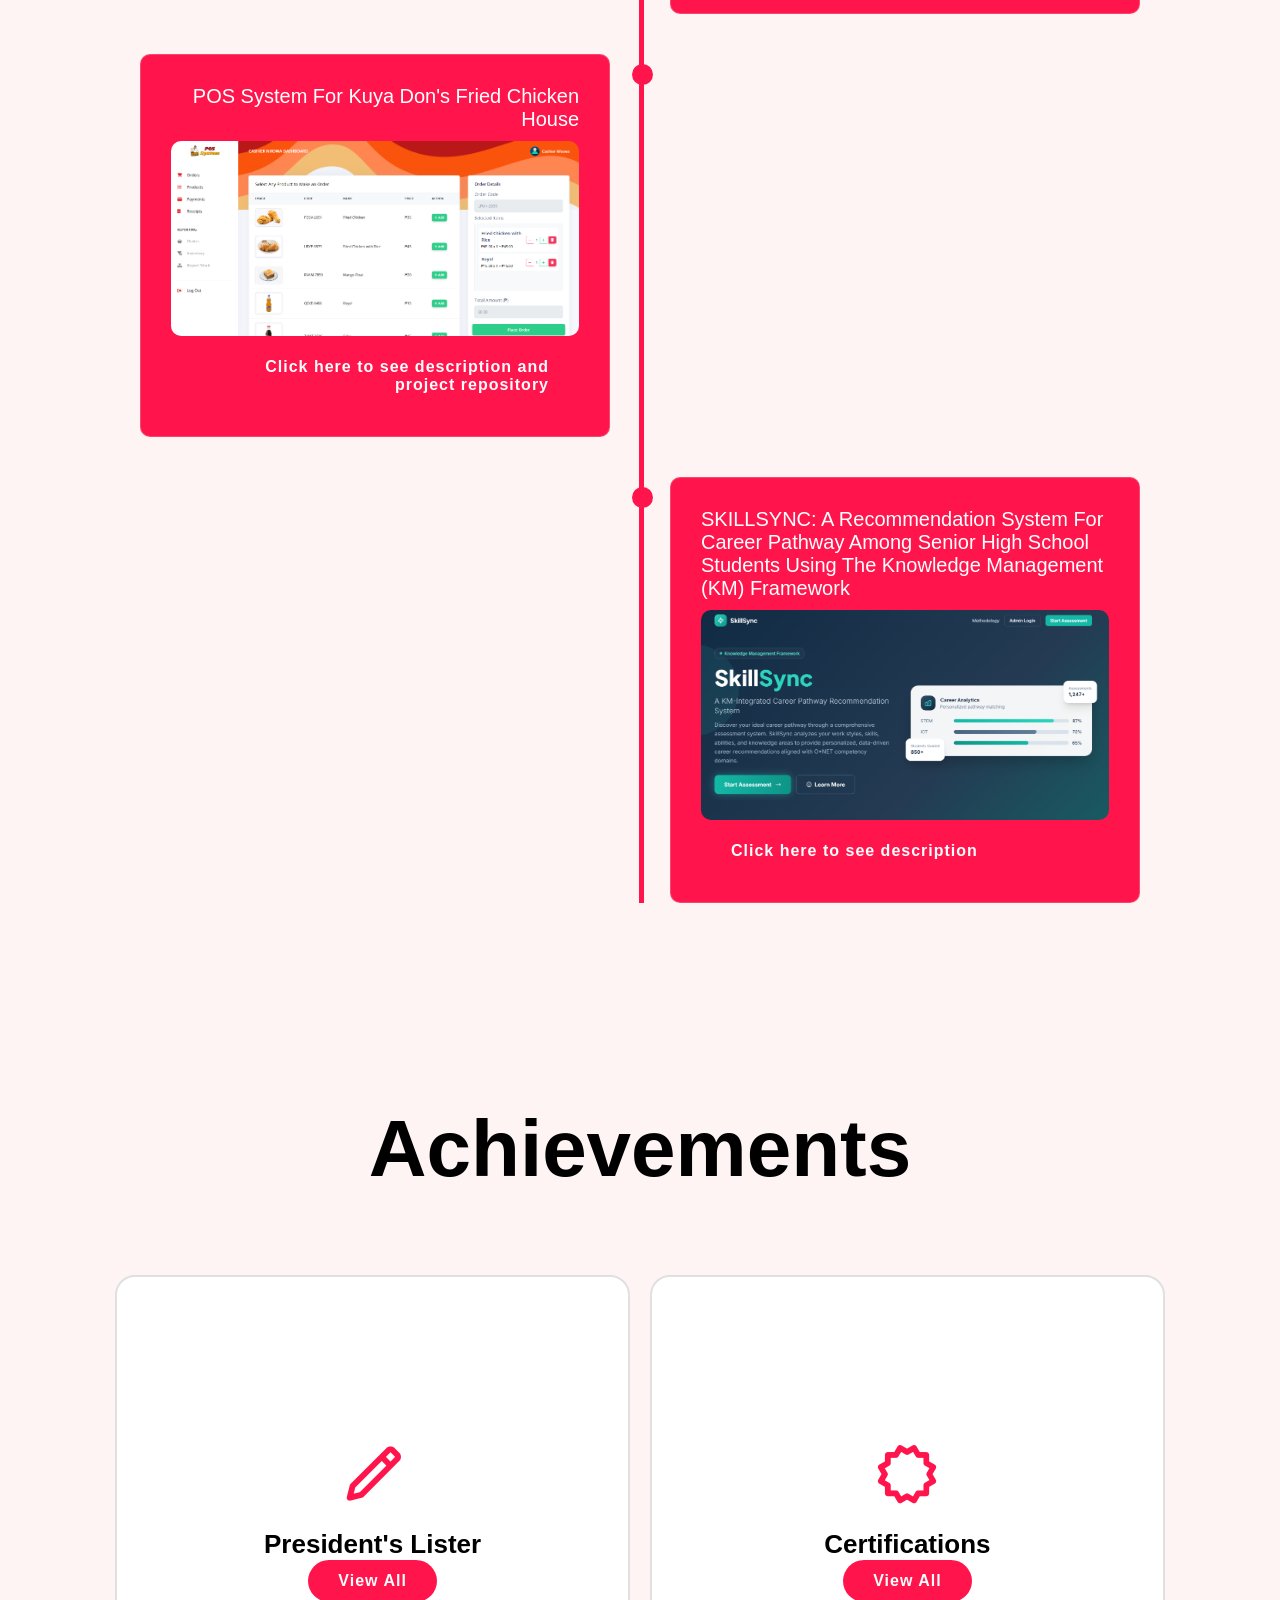
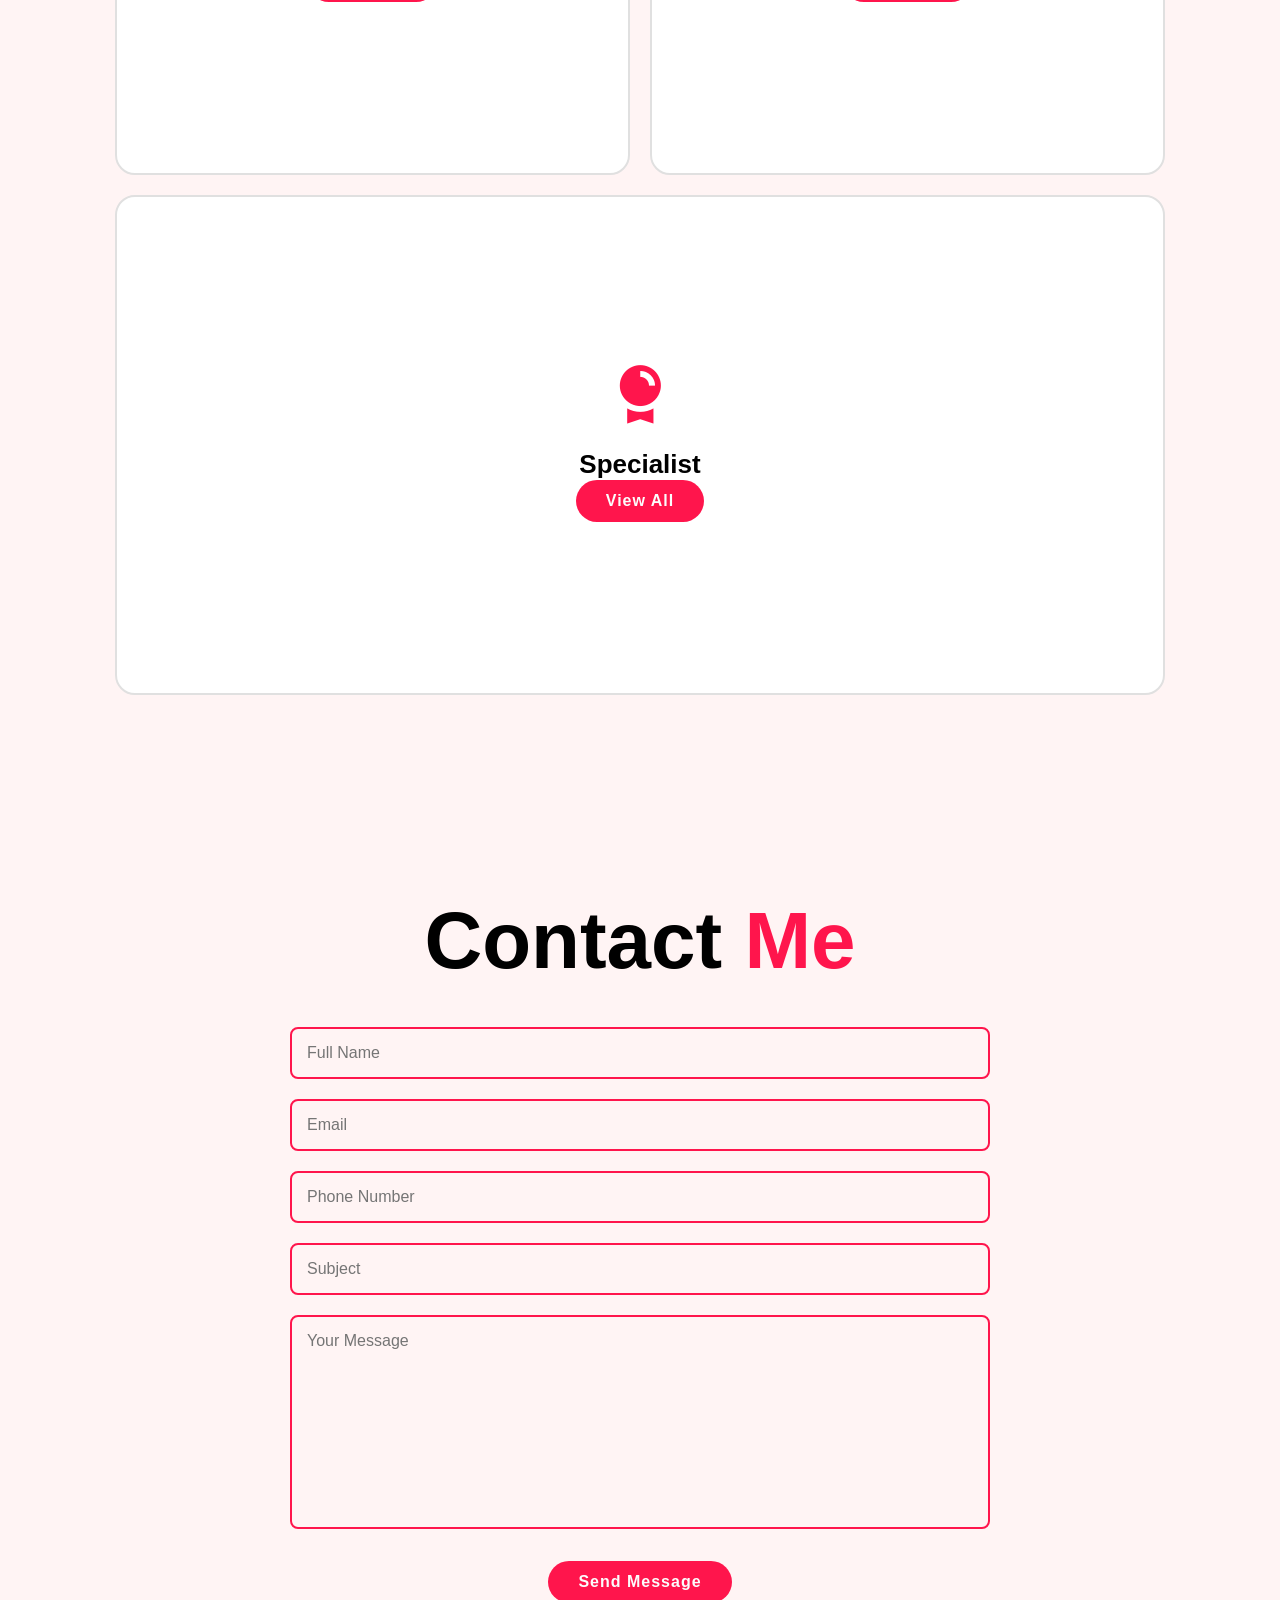
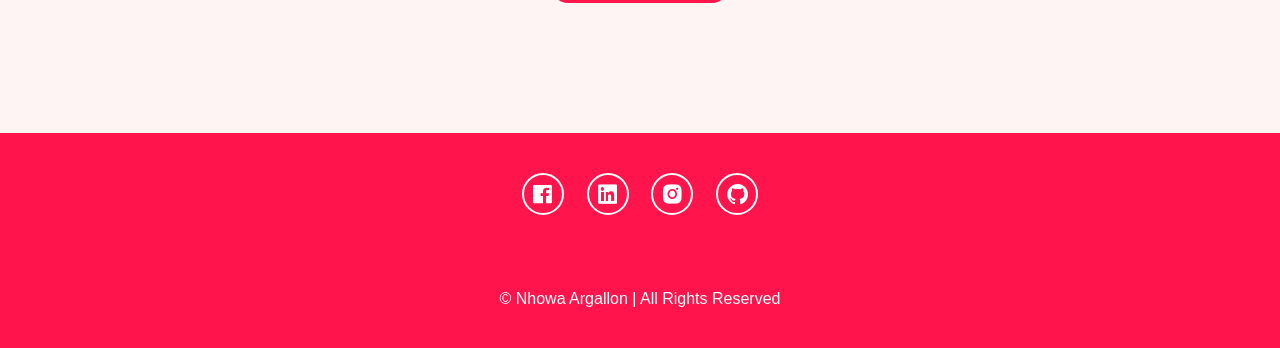
==== commit 8a5cd334: "commit" ====
--- a/index.html
+++ b/index.html
@@ -33,9 +33,6 @@
         <div class="home-content">
             <h3>Hi</h3>
             <h1>I'm <span>Nhowa</span></h1>
-            <h3 class="text-animation">
-                I'm an <span>IS Student</span>
-            </h3>
             <p>Information Systems student at Mapúa MCM with knowledge<br>
                 of various programming languages 
                 and proficiency in <br> database management.</p>
@@ -47,10 +44,10 @@
                 <a href="https://github.com/nhowaa1"><i class='bx bxl-github'></i></a>
             </div>
 
-            <a href="#" class="btn">Hire me</a>
+            <a href="#contact" class="btn">Hire me</a>
         </div>
         <div class="home-img">
-            <img src="pics/me1.jpg" alt="">
+            <img src="main pfp/profile.png" alt="">
         </div>
 
     </section>
@@ -68,7 +65,11 @@
                 <span></span>
             </h3>
 
-            <p>I am an 19-year-old student at Mapúa Malayan Colleges Mindanao, currently pursuing a Bachelor of Science in Information Systems. My passion for technology, coding, web development, and database management has driven me to explore this field further. In addition to my academic interests, I enjoy video editing and graphic design. I am eager to expand my knowledge and gain hands-on experience. This website serves as a platform to showcase my projects, achievements, and journey as an Information Systems student. I hope you find it insightful—enjoy exploring!</p>
+            <p>I am a 20-year-old passionate about technology, coding, web development, and database management, 
+                continuously exploring and expanding my skills in the field of Information Systems. Currently pursuing a Bachelor of Science 
+                in Information Systems at Mapúa Malayan Colleges Mindanao, I am driven by curiosity and a strong interest in building efficient 
+                and innovative digital solutions. Beyond academics, I also enjoy video editing and graphic design, which allow me to combine 
+                creativity with technology. This website serves as a platform to showcase my projects, achievements, and personal journey in tech. I hope you find it insightful and enjoy exploring!</p>
         </div>
         
     </section>
@@ -79,50 +80,72 @@
 
             <div class="timeline-item">
                 <div class="timeline-dot"></div>
-                <div class="timeline-content">
+                <div class="timeline-content project-card" data-title="Graphic Designs (Infographics)" data-image="pics/proj.png" data-description="This project showcases a set of custom infographics created to simplify complex information into visually appealing layouts. Each design focuses on clarity, readability, and strong visual storytelling. The work highlights my ability to combine creativity with communication goals. It reflects a strong interest in turning raw ideas into polished, audience-friendly visuals.">
                     <h3>Graphic Designs (Infographics)</h3>
                     <img src="pics/proj.png" alt="Proj 1">
                     <img src="pics/projj.png" alt="Proj 2">
-                    <a href="https://drive.google.com/drive/folders/1yuPD_DnyMiFj1Esbugf_lk7U-QUVheR4?usp=sharing" class="btn">Click here to see project repository</a>
-                </div>
-            </div>
-            <div class="timeline-item">
-                <div class="timeline-dot"></div>
-                <div class="timeline-content">
+                    <a href="https://drive.google.com/drive/folders/1yuPD_DnyMiFj1Esbugf_lk7U-QUVheR4?usp=sharing" class="btn">Click here to see description and project repository</a>
+                </div>
+            </div>
+            <div class="timeline-item">
+                <div class="timeline-dot"></div>
+                <div class="timeline-content project-card" data-title="TPS: Cashier System using Java" data-image="pics/java_proj.png" data-description="This project is a Java-based cashier system designed to make everyday sales operations more efficient and organized. It includes core features such as transaction handling, product tracking, and simple inventory management. The system was built to support smooth store operations while keeping the interface practical for users. It demonstrates my growing skills in software development and real-world problem solving.">
                     <h3>TPS: Cashier System using Java</h3>
                     <img src="pics/java_proj.png" alt="Proj 3">
                     <img src="pics/java_proj1.png" alt="Proj 4">
-                    <a href="https://malayancollegesmindanaoo365-my.sharepoint.com/:f:/g/personal/nargallon_mcm_edu_ph/Em4vzSWPebxDsvk1-Ftvf1cBcgXauTdypEVxpyHog-DAgQ?e=ikuvQP" class="btn">Click here to see project repository</a>
-                </div>
-            </div>
-            <div class="timeline-item">
-                <div class="timeline-dot"></div>
-                <div class="timeline-content">
+                    <a href="https://malayancollegesmindanaoo365-my.sharepoint.com/:f:/g/personal/nargallon_mcm_edu_ph/Em4vzSWPebxDsvk1-Ftvf1cBcgXauTdypEVxpyHog-DAgQ?e=ikuvQP" class="btn">Click here to see description and project repository</a>
+                </div>
+            </div>
+            <div class="timeline-item">
+                <div class="timeline-dot"></div>
+                <div class="timeline-content project-card" data-title="School Visitor Log using C-Sharp" data-image="pics/csharp_proj.png" data-description="This desktop application was developed in C# to help manage school visitor records in a structured and dependable way. It allows users to log visits efficiently while keeping data organized for future reference. The project focuses on practicality, ease of use, and stable data handling. It reflects my ability to build functional applications that solve everyday administrative needs.">
                     <h3>School Visitor Log using C-Sharp</h3>
                     <img src="pics/csharp_proj.png" alt="Proj 5">
-                    <a href="https://malayancollegesmindanaoo365-my.sharepoint.com/:f:/g/personal/nargallon_mcm_edu_ph/EuxyxdzXbmVNj4Zwj3m5NqMBCxwGihFv0RK3C57OEvnEvw?e=T2N3ZH" class="btn">Click here to see project repository</a>
-                </div>
-            </div>
-            <div class="timeline-item">
-                <div class="timeline-dot"></div>
-                <div class="timeline-content">
+                    <a href="https://malayancollegesmindanaoo365-my.sharepoint.com/:f:/g/personal/nargallon_mcm_edu_ph/EuxyxdzXbmVNj4Zwj3m5NqMBCxwGihFv0RK3C57OEvnEvw?e=T2N3ZH" class="btn">Click here to see description and project repository</a>
+                </div>
+            </div>
+            <div class="timeline-item">
+                <div class="timeline-dot"></div>
+                <div class="timeline-content project-card" data-title="Online Thrift System prototype in Figma" data-image="pics/figma_proj.png" data-description="This project is a UI/UX prototype for an online thrift store created in Figma. It focuses on creating a smooth shopping experience through intuitive layout, clear navigation, and user-friendly design. The prototype highlights how thoughtful design can improve interaction and engagement. It also shows my interest in combining aesthetics with usability in digital products.">
                     <h3>Online Thrift System prototype in Figma</h3>
                     <img src="pics/figma_proj.png" alt="Proj 6">
                     <img src="pics/figma_proj1.png" alt="Proj 7">
-                    <a href="https://www.figma.com/design/2S3UcOTFv2xWXNSWb30lic/HCI?node-id=0-1&p=f&t=F8rZh6IYDfK514Gz-0" class="btn">Click here to see project repository</a>
-                </div>
-            </div>
-             <div class="timeline-item">
+                    <a href="https://www.figma.com/design/2S3UcOTFv2xWXNSWb30lic/HCI?node-id=0-1&p=f&t=F8rZh6IYDfK514Gz-0" class="btn">Click here to see description and project repository</a>
+                </div>
+            </div>
+            <div class="timeline-item">
             <div class="timeline-dot"></div>
-            <div class="timeline-content">
+            <div class="timeline-content project-card" data-title="POS System for Kuya Don's Fried Chicken House" data-image="pics/kuya_dons.png" data-description="This point-of-sale system was developed for a local food business to simplify sales transactions and daily order management. The project focuses on speed, reliability, and ease of use for staff during busy operations. It demonstrates how technology can support small businesses in improving workflow and customer service. The design and functionality were tailored to fit real operational needs.">
                 <h3>POS System for Kuya Don's Fried Chicken House</h3>
                 <img src="pics/kuya_dons.png" alt="POS Project">
-                <a href="https://github.com/nhowaa1/kuyadonspos.git" class="btn">Click here to see project repository</a>
-            </div>
-        </div>
-
-        </div>
-    </section>
+                <a href="https://github.com/nhowaa1/kuyadonspos.git" class="btn">Click here to see description and project repository</a>
+            </div>
+            </div>
+            <div class="timeline-item">
+                <div class="timeline-dot"></div>
+                <div class="timeline-content project-card" data-title="SKILLSYNC" data-image="pics/newproj.png" data-description="SKILLSYNC is a recommendation system concept created to guide senior high school students toward suitable career pathways. The idea combines knowledge-management principles with user-centered design to make career exploration more meaningful. It aims to help students discover options that align with their strengths and interests. This project reflects my interest in building solutions that support real-life decision-making.">
+                    <h3>SKILLSYNC: A Recommendation System for Career Pathway among Senior High School Students Using the Knowledge Management (KM) Framework</h3>
+                    <img src="pics/newproj.png" alt="Proj 8">
+                    <a  class="btn">Click here to see description</a>
+                </div>
+            </div>
+
+        </div>
+    </section>
+
+    <div id="projectModal" class="project-modal">
+        <div class="project-modal-content">
+            <span class="project-modal-close">&times;</span>
+            <h3 id="modalTitle"></h3>
+            <img id="modalImage" src="" alt="">
+            <p id="modalDescription"></p>
+        </div>
+    </div>
+
+    <div id="imageLightbox" class="image-lightbox">
+        <span class="image-lightbox-close">&times;</span>
+        <img id="lightboxImage" src="" alt="Full view">
+    </div>
     
     <section class="achievements" id="achievements">
 
@@ -133,22 +156,19 @@
             <div class="achievements-box">
                 <i class='bx bx-pencil'></i>
                 <h3>President's Lister</h3>
-                <p>An outstanding President's lister/Dean's Lister in Mapua MCM.</p>
-                <a href="https://drive.google.com/drive/folders/1_jzOERLDAojzNXKvwDmC5b32qsdIjd-1?usp=sharing" class="btn">See More</a>
+                <a href="presidents-list.html" class="btn">View All </a>
             </div>
 
             <div class="achievements-box">
                 <i class='bx bx-certification' ></i>
                 <h3>Certifications</h3>
-                <p>Certification in completing programming and other courses.</p>
-                <a href="https://drive.google.com/drive/folders/1a9EUV3vEM67xCWXlyW-mq1qHbAHxswK0?usp=sharing" class="btn">See More</a>
+                <a href="certifications.html" class="btn">View All</a>
             </div>
 
             <div class="achievements-box">
                 <i class='bx bxs-award'></i>
                 <h3>Specialist</h3>
-                <p>Microsoft Excel (Office 2019) passer.</p>
-                <a href="https://drive.google.com/drive/folders/1kOvWnMZ7WT0ggKPdphbWavbCSPvtEUxe?usp=sharing" class="btn">See More</a>
+                <a href="specialist.html" class="btn">View All</a>
             </div>
         </div>
     </section>
@@ -157,21 +177,21 @@
 
         <h2 class="heading">Contact <span>Me</span></h2>
 
-        <form action="#">
+        <div id="formAlert" class="form-alert" role="alert" aria-live="assertive"></div>
+
+        <form id="contactForm">
             <div class="input-box">
-                <input type="text" placeholder="Full Name">
-                <input type="email"
-                placeholder="Email">
+                <input id="fullName" type="text" placeholder="Full Name" required>
+                <input id="email" type="email" placeholder="Email" required>
             </div>
 
             <div class="input-box">
-                <input type="number" placeholder="Phone Number">
-                <input type="text"
-                placeholder="Subject">
-            </div>
-
-            <textarea name="" id="" cols="30"
-            rows="10" placeholder="Your Message"></textarea>
+                <input id="phone" type="number" placeholder="Phone Number" required>
+                <input id="subject" type="text" placeholder="Subject" required>
+            </div>
+
+            <textarea id="message" name="" cols="30"
+            rows="10" placeholder="Your Message" required></textarea>
             <input type="submit" value="Send Message"
             class="btn">
 
--- a/style.css
+++ b/style.css
@@ -293,7 +293,80 @@
    border-radius: 10px; /* Optional: Adds rounded corners */
 }
 
-
+.project-card{
+   cursor: pointer;
+}
+
+.project-modal{
+   position: fixed;
+   inset: 0;
+   background: rgba(0, 0, 0, 0.7);
+   display: none;
+   align-items: center;
+   justify-content: center;
+   padding: 2rem;
+   z-index: 200;
+   backdrop-filter: blur(6px);
+}
+
+.project-modal.active{
+   display: flex;
+   animation: modalFadeIn 0.25s ease;
+}
+
+.project-modal-content{
+   background: white;
+   width: min(90vw, 700px);
+   max-height: 90vh;
+   overflow-y: auto;
+   border-radius: 1.5rem;
+   padding: 2rem;
+   position: relative;
+   box-shadow: 0 20px 40px rgba(0,0,0,0.22);
+   transform: translateY(20px);
+   animation: modalSlideUp 0.3s ease forwards;
+}
+
+.project-modal-close{
+   position: absolute;
+   top: 1rem;
+   right: 1.2rem;
+   font-size: 2.5rem;
+   cursor: pointer;
+   color: var(--main-color);
+}
+
+.project-modal-content h3{
+   font-size: 2.4rem;
+   margin-bottom: 1rem;
+}
+
+.project-modal-content img{
+   width: 100%;
+   border-radius: 1rem;
+   margin: 1rem 0;
+}
+
+.project-modal-content p{
+   font-size: 1.6rem;
+   color: #333;
+   line-height: 1.7;
+}
+
+.project-card:hover{
+   transform: translateY(-4px) scale(1.01);
+   box-shadow: 0 18px 30px rgba(0,0,0,0.1);
+}
+
+@keyframes modalFadeIn {
+   from { opacity: 0; }
+   to { opacity: 1; }
+}
+
+@keyframes modalSlideUp {
+   from { transform: translateY(25px); opacity: 0; }
+   to { transform: translateY(0); opacity: 1; }
+}
 
 .achievements h2{
    margin-bottom:8rem;
@@ -338,6 +411,89 @@
    font-size: 1.6rem;
    margin: 1 rem 0 3rem;
 }
+
+.gallery-page{
+   min-height: 100vh;
+   padding: 12rem 9% 8rem;
+}
+
+.gallery-header{
+   display: flex;
+   align-items: center;
+   justify-content: space-between;
+   gap: 2rem;
+   flex-wrap: wrap;
+   margin-bottom: 4rem;
+}
+
+.gallery-grid{
+   display: grid;
+   grid-template-columns: repeat(auto-fit, minmax(280px, 1fr));
+   gap: 2.5rem;
+}
+
+.gallery-card{
+   background: white;
+   border-radius: 2rem;
+   padding: 2rem;
+   border: 0.2rem solid #e9e9e9;
+   box-shadow: 0 10px 30px rgba(0, 0, 0, 0.08);
+   transition: 0.3s ease;
+}
+
+.gallery-card:hover{
+   transform: translateY(-6px);
+   border-color: var(--main-color);
+}
+
+.gallery-card h3{
+   font-size: 2.2rem;
+   margin-bottom: 1.5rem;
+   text-align: center;
+   color: var(--text-color);
+}
+
+.gallery-card img{
+   width: 100%;
+   border-radius: 1rem;
+   object-fit: cover;
+   max-height: 480px;
+   cursor: zoom-in;
+}
+
+.image-lightbox{
+   position: fixed;
+   inset: 0;
+   background: rgba(0, 0, 0, 0.9);
+   display: none;
+   align-items: center;
+   justify-content: center;
+   z-index: 300;
+   padding: 2rem;
+   backdrop-filter: blur(8px);
+}
+
+.image-lightbox.active{
+   display: flex;
+}
+
+.image-lightbox img{
+   max-width: 100%;
+   max-height: 90vh;
+   object-fit: contain;
+   border-radius: 1.2rem;
+   box-shadow: 0 20px 45px rgba(0, 0, 0, 0.3);
+}
+
+.image-lightbox-close{
+   position: absolute;
+   top: 2rem;
+   right: 2.5rem;
+   font-size: 3rem;
+   color: white;
+   cursor: pointer;
+}
+
 ::-webkit-scrollbar{
    width: 15px;
 }
@@ -359,6 +515,30 @@
    margin: 1rem auto;
    text-align: center;
    margin-bottom: 3rem;
+}
+
+.form-alert{
+   max-width: 70rem;
+   margin: 0 auto 1.5rem;
+   padding: 1.2rem 1.5rem;
+   border-radius: 1rem;
+   display: none;
+   font-size: 1.5rem;
+   font-weight: 600;
+}
+
+.form-alert.success{
+   display: block;
+   background: #e8f8ee;
+   color: #137d3b;
+   border: 1px solid #a9e2bf;
+}
+
+.form-alert.error{
+   display: block;
+   background: #fdeaea;
+   color: #b42318;
+   border: 1px solid #f3b0a9;
 }
 
 .contact form .input-box{
@@ -469,18 +649,21 @@
 @media(max-width:895px){
    #menu-icon{
       display: block;
+      cursor: pointer;
+      z-index: 101;
    }
    .navbar{
       position: absolute;
-      top: 100;
+      top: 100%;
       right: 0;
-      width: 50%;
-      padding: 1rem 3%;
+      width: min(70vw, 260px);
+      padding: 1.5rem 2rem;
       background: white;
       border-left: 2px solid var(--main-color);
       border-bottom: 2px solid var(--main-color);
       border-bottom-left-radius: 2rem;
-      display:none;
+      box-shadow: 0 12px 24px rgba(0,0,0,0.08);
+      display: none;
    }
    .navbar.active{
       display: block;
@@ -489,7 +672,8 @@
       display: block;
       color: black;
       font-size: 2rem;
-      margin: 3rem 0;
+      margin: 1.5rem 0;
+      padding-bottom: 0.4rem;
    }
    .navbar a:hover{
       color: black;
